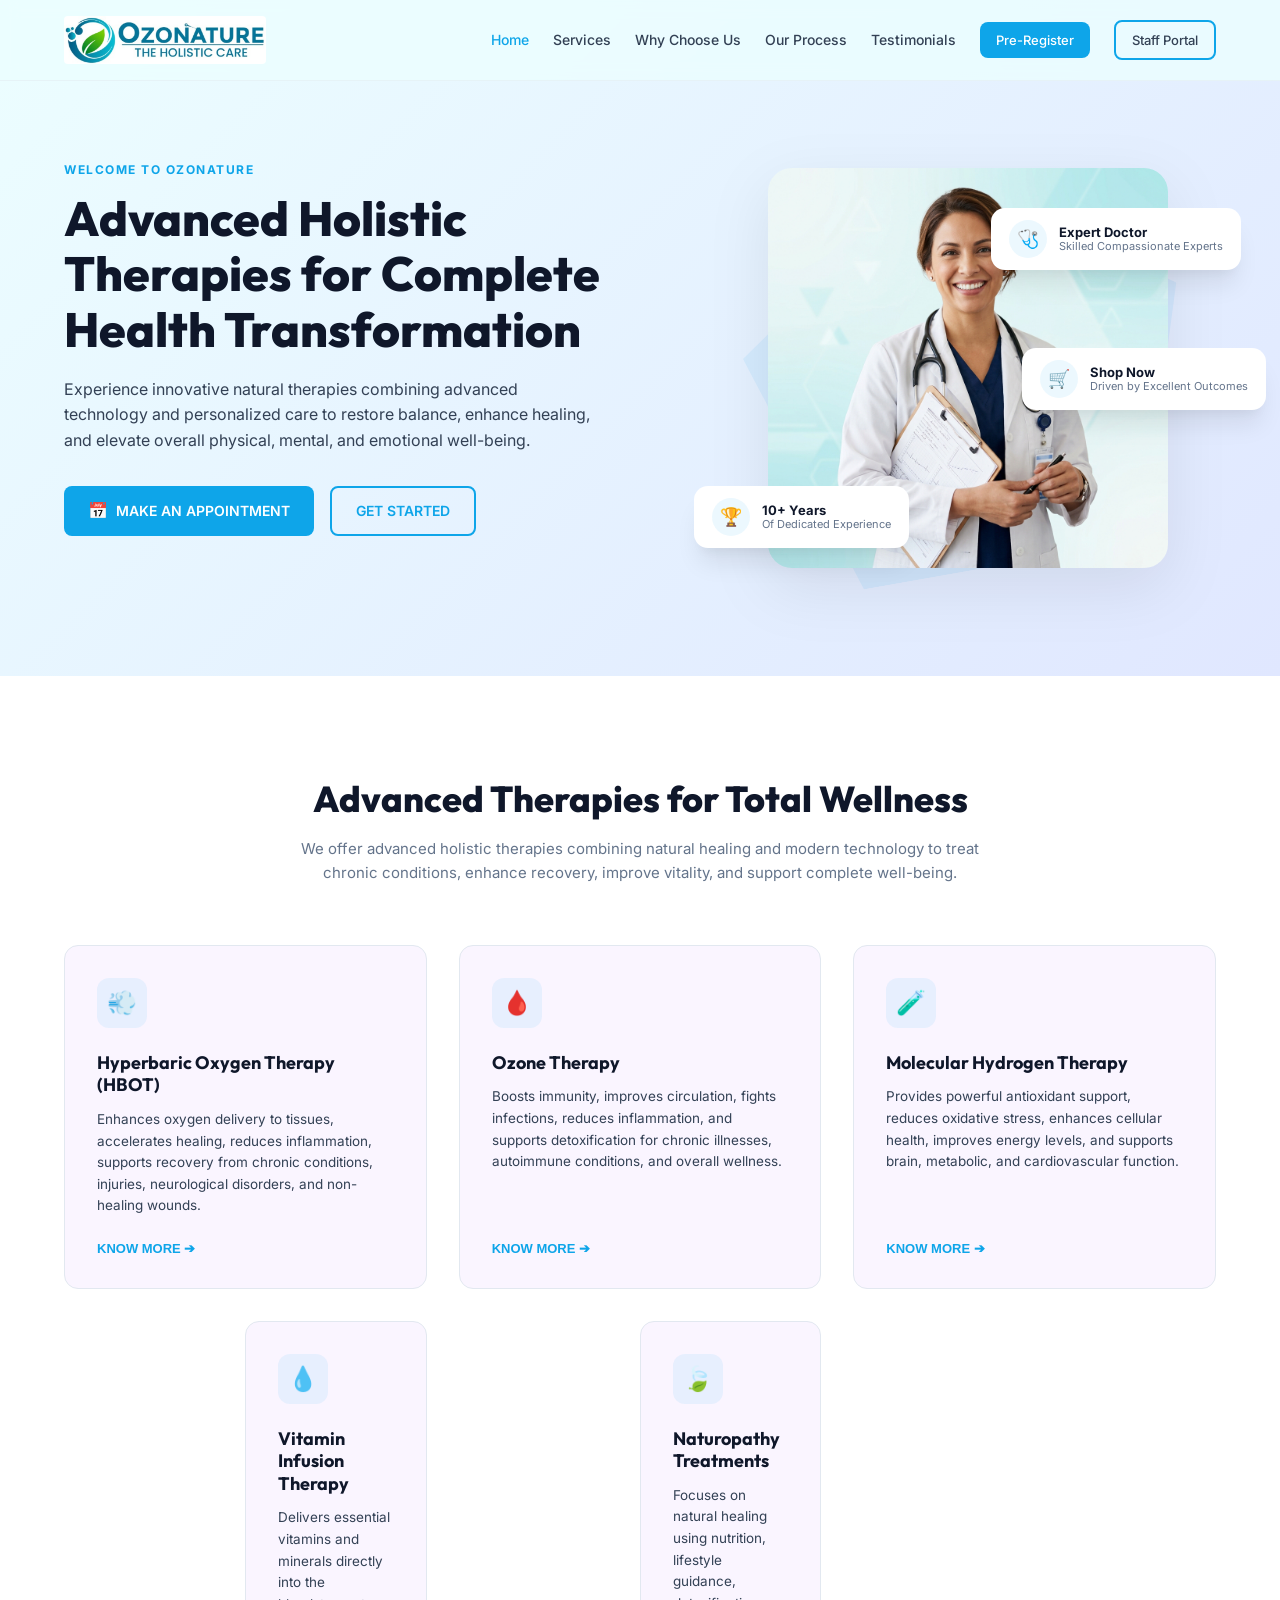
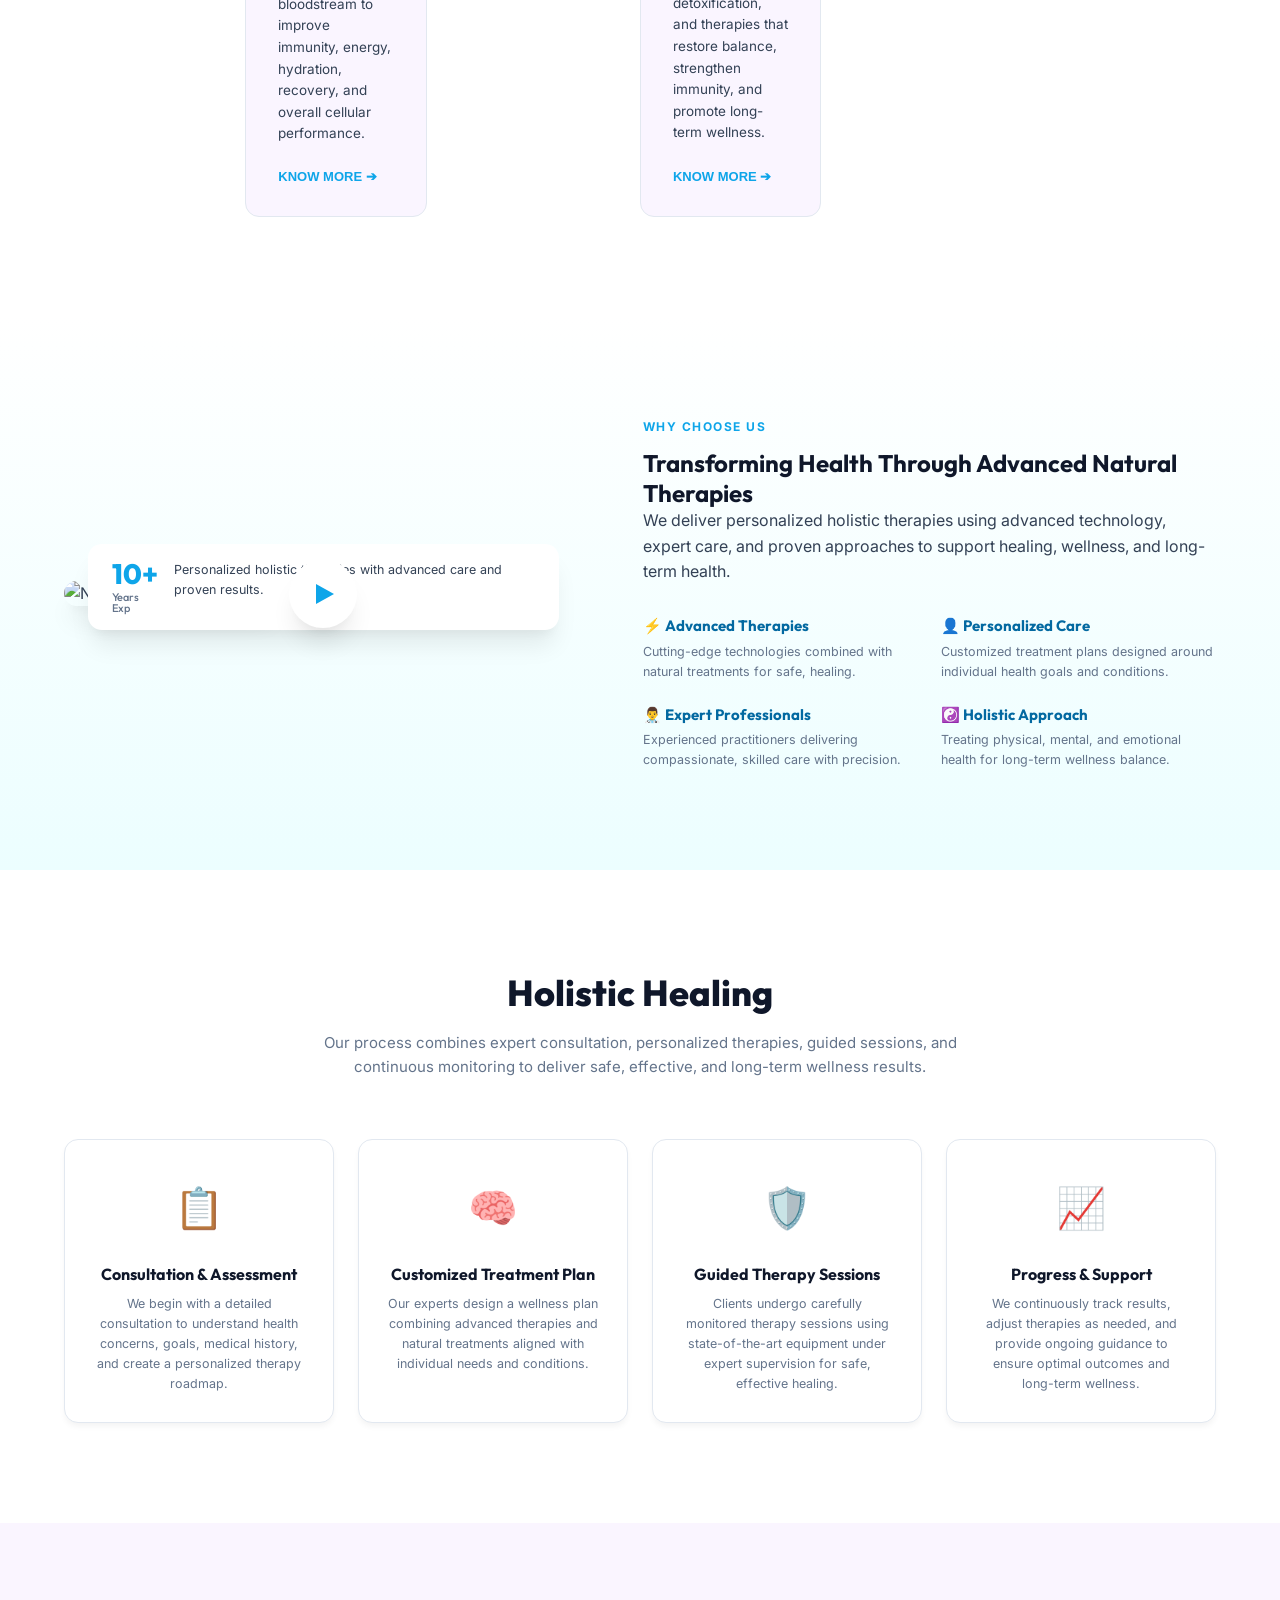
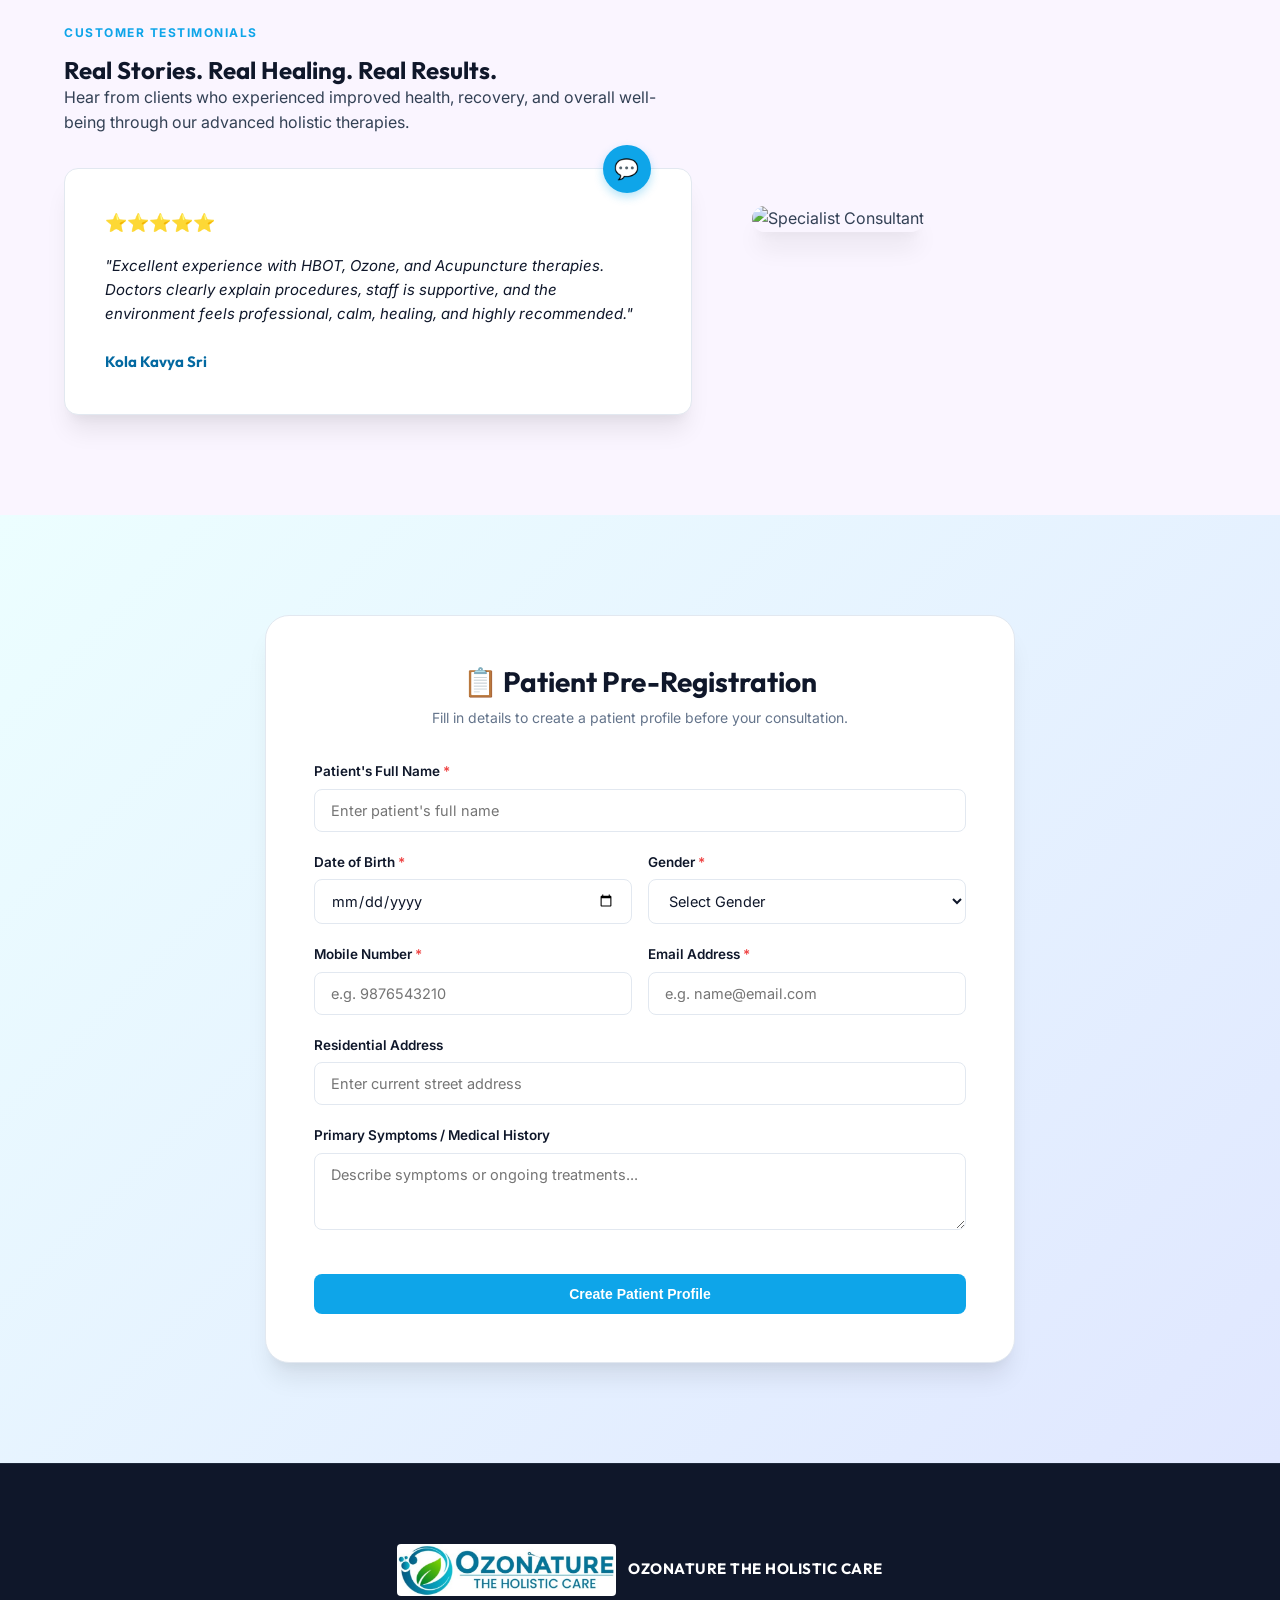
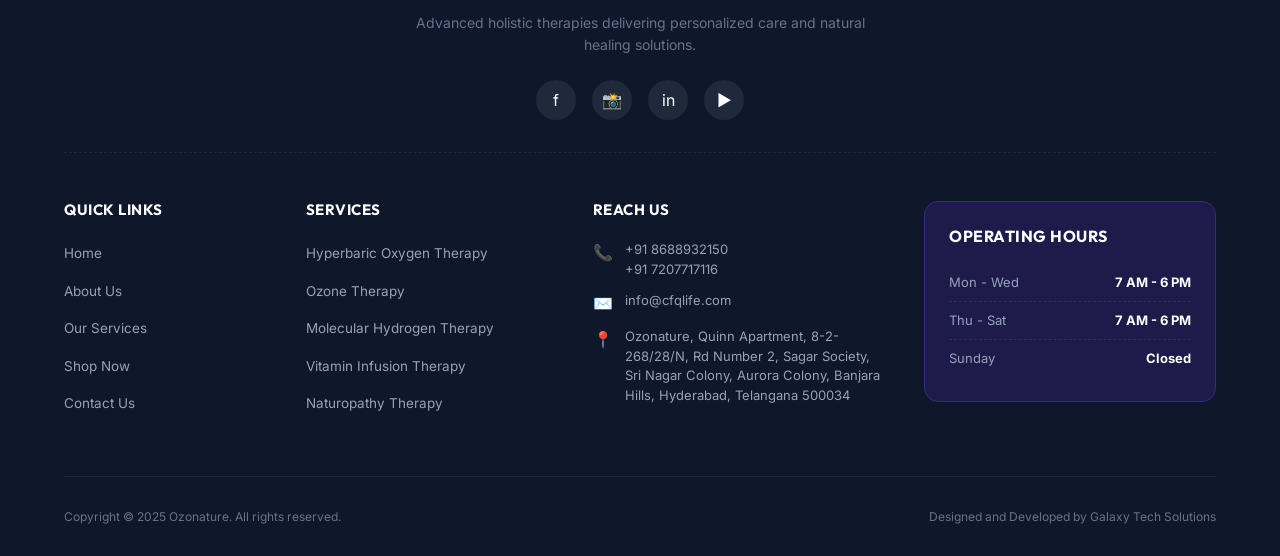
==== index.html @ bf21b10d "admin" ====
<!DOCTYPE html>
<html lang="en">

<head>
    <meta charset="UTF-8">
    <meta name="viewport" content="width=device-width, initial-scale=1.0">
    <title>Ozonature — The Holistic Care</title>
    <meta name="description"
        content="Ozonature provides advanced holistic therapies, hyperbaric oxygen, ozone, and natural treatments for complete health transformation.">
    <link rel="stylesheet" href="index.css">
    <link rel="icon"
        href="data:image/svg+xml,<svg xmlns='http://www.w3.org/2000/svg' viewBox='0 0 100 100'><text y='.9em' font-size='90'>🍃</text></svg>">
</head>

<body>

    <!-- ═══════════ NAVBAR ═══════════ -->
    <nav class="navbar" id="navbar">
        <div class="container">
            <a href="#" class="nav-brand">
                <div class="logo-container">
                    <img src="/assets/ozonature%20logo.jpg" alt="Ozonature Logo" style="height: 48px; width: auto; object-fit: contain; border-radius: 4px;">
                    <!-- <div class="logo-text">
                        Ozonature
                        <span>The Holistic Care</span>
                    </div> -->
                </div>
            </a>
            <ul class="nav-links" id="navLinks">
                <li><a href="#home" class="active">Home</a></li>
                <li><a href="#services">Services</a></li>
                <li><a href="#why-choose-us">Why Choose Us</a></li>
                <li><a href="#process">Our Process</a></li>
                <li><a href="#testimonials">Testimonials</a></li>
                <li><a href="#register" class="btn btn-primary" style="color:#fff; padding: 8px 16px; font-size:13px;">Pre-Register</a></li>
                <li><a href="admin/" class="btn btn-outline" style="padding: 8px 16px; font-size: 13px;">Staff Portal</a></li>
            </ul>
            <button class="nav-toggle" id="navToggle" aria-label="Toggle menu">
                <span></span><span></span><span></span>
            </button>
        </div>
    </nav>

    <!-- ═══════════ HERO SECTION ═══════════ -->
    <section class="hero" id="home">
        <div class="container">
            <div class="hero-content">
                <div class="hero-subtitle">Welcome to Ozonature</div>
                <h1>
                    Advanced Holistic<br>
                    Therapies for Complete<br>
                    Health Transformation
                </h1>
                <p>
                    Experience innovative natural therapies combining advanced technology and personalized care 
                    to restore balance, enhance healing, and elevate overall physical, mental, and emotional well-being.
                </p>
                <div class="hero-actions">
                    <a href="#register" class="btn btn-primary">
                        <span style="font-size:16px;">📅</span> MAKE AN APPOINTMENT
                    </a>
                    <a href="#services" class="btn btn-outline">GET STARTED</a>
                </div>
            </div>

            <div class="hero-image-wrapper">
                <div class="hero-bg-shape"></div>
                <!-- Doctor generated image -->
                <img src="assets/hero_doctor.png" alt="Clinical Specialist" class="hero-image">
                
                <!-- Floating overlays -->
                <div class="floating-badge badge-doctor">
                    <div class="badge-icon">🩺</div>
                    <div class="badge-info">
                        <div class="badge-title">Expert Doctor</div>
                        <div class="badge-subtitle">Skilled Compassionate Experts</div>
                    </div>
                </div>
                
                <div class="floating-badge badge-shop">
                    <div class="badge-icon">🛒</div>
                    <div class="badge-info">
                        <div class="badge-title">Shop Now</div>
                        <div class="badge-subtitle">Driven by Excellent Outcomes</div>
                    </div>
                </div>

                <div class="floating-badge badge-experience">
                    <div class="badge-icon">🏆</div>
                    <div class="badge-info">
                        <div class="badge-title">10+ Years</div>
                        <div class="badge-subtitle">Of Dedicated Experience</div>
                    </div>
                </div>
            </div>
        </div>
    </section>

    <!-- ═══════════ SERVICES SECTION ═══════════ -->
    <section class="services-section" id="services">
        <div class="container">
            <div class="section-header">
                <h2>Advanced Therapies for Total Wellness</h2>
                <p>We offer advanced holistic therapies combining natural healing and modern technology to treat chronic conditions, enhance recovery, improve vitality, and support complete well-being.</p>
            </div>
            <div class="services-grid">
                <!-- Card 1 -->
                <div class="service-card">
                    <div class="service-icon-box">💨</div>
                    <h3>Hyperbaric Oxygen Therapy (HBOT)</h3>
                    <p>Enhances oxygen delivery to tissues, accelerates healing, reduces inflammation, supports recovery from chronic conditions, injuries, neurological disorders, and non-healing wounds.</p>
                    <button class="btn-knowmore" onclick="location.href='#register'">KNOW MORE ➔</button>
                </div>
                <!-- Card 2 -->
                <div class="service-card">
                    <div class="service-icon-box">🩸</div>
                    <h3>Ozone Therapy</h3>
                    <p>Boosts immunity, improves circulation, fights infections, reduces inflammation, and supports detoxification for chronic illnesses, autoimmune conditions, and overall wellness.</p>
                    <button class="btn-knowmore" onclick="location.href='#register'">KNOW MORE ➔</button>
                </div>
                <!-- Card 3 -->
                <div class="service-card">
                    <div class="service-icon-box">🧪</div>
                    <h3>Molecular Hydrogen Therapy</h3>
                    <p>Provides powerful antioxidant support, reduces oxidative stress, enhances cellular health, improves energy levels, and supports brain, metabolic, and cardiovascular function.</p>
                    <button class="btn-knowmore" onclick="location.href='#register'">KNOW MORE ➔</button>
                </div>
                <!-- Card 4 -->
                <div class="service-card">
                    <div class="service-icon-box">💧</div>
                    <h3>Vitamin Infusion Therapy</h3>
                    <p>Delivers essential vitamins and minerals directly into the bloodstream to improve immunity, energy, hydration, recovery, and overall cellular performance.</p>
                    <button class="btn-knowmore" onclick="location.href='#register'">KNOW MORE ➔</button>
                </div>
                <!-- Card 5 -->
                <div class="service-card">
                    <div class="service-icon-box">🍃</div>
                    <h3>Naturopathy Treatments</h3>
                    <p>Focuses on natural healing using nutrition, lifestyle guidance, detoxification, and therapies that restore balance, strengthen immunity, and promote long-term wellness.</p>
                    <button class="btn-knowmore" onclick="location.href='#register'">KNOW MORE ➔</button>
                </div>
            </div>
        </div>
    </section>

    <!-- ═══════════ WHY CHOOSE US ═══════════ -->
    <section class="why-choose-us" id="why-choose-us">
        <div class="container">
            <div class="wcu-image-container">
                <!-- Backup therapy photo from Unsplash -->
                <img src="https://images.unsplash.com/photo-1519824145371-296894a0daa9?auto=format&fit=crop&q=80&w=800" alt="Natural Therapy Treatment" class="wcu-image">
                <div class="wcu-play-btn" onclick="location.href='#register'"></div>
                <div class="wcu-experience-card">
                    <div class="wcu-experience-num">
                        10+
                        <span>Years Exp</span>
                    </div>
                    <div class="wcu-experience-desc">
                        Personalized holistic therapies with advanced care and proven results.
                    </div>
                </div>
            </div>
            
            <div class="wcu-content">
                <div class="hero-subtitle">Why Choose Us</div>
                <h2>Transforming Health Through Advanced Natural Therapies</h2>
                <p>We deliver personalized holistic therapies using advanced technology, expert care, and proven approaches to support healing, wellness, and long-term health.</p>
                
                <div class="wcu-pillars">
                    <!-- Pillar 1 -->
                    <div class="wcu-pillar">
                        <h4>⚡ Advanced Therapies</h4>
                        <p>Cutting-edge technologies combined with natural treatments for safe, healing.</p>
                    </div>
                    <!-- Pillar 2 -->
                    <div class="wcu-pillar">
                        <h4>👤 Personalized Care</h4>
                        <p>Customized treatment plans designed around individual health goals and conditions.</p>
                    </div>
                    <!-- Pillar 3 -->
                    <div class="wcu-pillar">
                        <h4>👨‍⚕️ Expert Professionals</h4>
                        <p>Experienced practitioners delivering compassionate, skilled care with precision.</p>
                    </div>
                    <!-- Pillar 4 -->
                    <div class="wcu-pillar">
                        <h4>☯️ Holistic Approach</h4>
                        <p>Treating physical, mental, and emotional health for long-term wellness balance.</p>
                    </div>
                </div>
            </div>
        </div>
    </section>

    <!-- ═══════════ PROCESS SECTION ═══════════ -->
    <section class="process-section" id="process">
        <div class="container">
            <div class="section-header">
                <h2>Holistic Healing</h2>
                <p>Our process combines expert consultation, personalized therapies, guided sessions, and continuous monitoring to deliver safe, effective, and long-term wellness results.</p>
            </div>
            <div class="process-grid">
                <!-- Step 1 -->
                <div class="process-card">
                    <div class="process-img-box">📋</div>
                    <h3>Consultation & Assessment</h3>
                    <p>We begin with a detailed consultation to understand health concerns, goals, medical history, and create a personalized therapy roadmap.</p>
                </div>
                <!-- Step 2 -->
                <div class="process-card">
                    <div class="process-img-box">🧠</div>
                    <h3>Customized Treatment Plan</h3>
                    <p>Our experts design a wellness plan combining advanced therapies and natural treatments aligned with individual needs and conditions.</p>
                </div>
                <!-- Step 3 -->
                <div class="process-card">
                    <div class="process-img-box">🛡️</div>
                    <h3>Guided Therapy Sessions</h3>
                    <p>Clients undergo carefully monitored therapy sessions using state-of-the-art equipment under expert supervision for safe, effective healing.</p>
                </div>
                <!-- Step 4 -->
                <div class="process-card">
                    <div class="process-img-box">📈</div>
                    <h3>Progress & Support</h3>
                    <p>We continuously track results, adjust therapies as needed, and provide ongoing guidance to ensure optimal outcomes and long-term wellness.</p>
                </div>
            </div>
        </div>
    </section>

    <!-- ═══════════ TESTIMONIALS SECTION ═══════════ -->
    <section class="testimonials-section" id="testimonials">
        <div class="container">
            <div class="testimonials-content">
                <div class="hero-subtitle">Customer Testimonials</div>
                <h2>Real Stories. Real Healing. Real Results.</h2>
                <p>Hear from clients who experienced improved health, recovery, and overall well-being through our advanced holistic therapies.</p>
                
                <div class="testimonial-quote-box">
                    <div class="quote-circle-badge">💬</div>
                    <div class="stars-rating">⭐⭐⭐⭐⭐</div>
                    <p class="testimonial-text">
                        "Excellent experience with HBOT, Ozone, and Acupuncture therapies. Doctors clearly explain procedures, staff is supportive, and the environment feels professional, calm, healing, and highly recommended."
                    </p>
                    <div class="testimonial-author">Kola Kavya Sri</div>
                </div>
            </div>
            <div>
                <!-- Doctor testimonial photo from Unsplash -->
                <img src="https://images.unsplash.com/photo-1622253692010-333f2da6031d?auto=format&fit=crop&q=80&w=800" alt="Specialist Consultant" class="testimonial-doctor-img">
            </div>
        </div>
    </section>

    <!-- ═══════════ PRE-REGISTRATION / ENQUIRY SECTION ═══════════ -->
    <section class="registration-section" id="register">
        <div class="container">
            <div class="enquiry-card">
                <div id="registrationFormContent">
                    <h2>📋 Patient Pre-Registration</h2>
                    <p class="form-desc">Fill in details to create a patient profile before your consultation.</p>
                    <form id="registrationForm" autocomplete="off">
                        <div class="form-group">
                            <label for="reg_name">Patient's Full Name <span style="color:var(--error)">*</span></label>
                            <input type="text" class="form-control" id="reg_name" name="full_name"
                                placeholder="Enter patient's full name" required>
                        </div>
                        <div class="form-row">
                            <div class="form-group">
                                <label for="reg_dob">Date of Birth <span style="color:var(--error)">*</span></label>
                                <input type="date" class="form-control" id="reg_dob" name="date_of_birth" required>
                            </div>
                            <div class="form-group">
                                <label for="reg_gender">Gender <span style="color:var(--error)">*</span></label>
                                <select class="form-control" id="reg_gender" name="gender" required>
                                    <option value="">Select Gender</option>
                                    <option value="Male">Male</option>
                                    <option value="Female">Female</option>
                                    <option value="Other">Other</option>
                                </select>
                            </div>
                        </div>
                        <div class="form-row">
                            <div class="form-group">
                                <label for="reg_mobile">Mobile Number <span style="color:var(--error)">*</span></label>
                                <input type="tel" class="form-control" id="reg_mobile" name="mobile_no"
                                    placeholder="e.g. 9876543210" required>
                            </div>
                            <div class="form-group">
                                <label for="reg_email">Email Address <span style="color:var(--error)">*</span></label>
                                <input type="email" class="form-control" id="reg_email" name="email"
                                    placeholder="e.g. name@email.com" required>
                            </div>
                        </div>
                        <div class="form-group">
                            <label for="reg_address">Residential Address</label>
                            <input type="text" class="form-control" id="reg_address" name="address"
                                placeholder="Enter current street address">
                        </div>
                        <div class="form-group">
                            <label for="reg_history">Primary Symptoms / Medical History</label>
                            <textarea class="form-control" id="reg_history" name="medical_history"
                                placeholder="Describe symptoms or ongoing treatments..." rows="3"></textarea>
                        </div>
                        <button type="submit" class="btn btn-primary btn-submit" id="submitBtn">
                            Create Patient Profile
                        </button>
                    </form>
                </div>
                <div class="form-success" id="formSuccess">
                    <div class="check-icon">✓</div>
                    <h3>Profile Registered!</h3>
                    <p>Your patient record has been successfully compiled. Visit the reception desk to schedule your
                        consultation slot.</p>
                    <button class="btn btn-outline" style="margin-top: 16px;" onclick="resetForm()">Register
                        Another</button>
                </div>
            </div>
        </div>
    </section>

    <!-- ═══════════ FOOTER ═══════════ -->
    <footer class="hospital-footer">
        <div class="container">
            <div class="footer-top-brand">
                <div class="logo-container">
                    <img src="/assets/ozonature%20logo.jpg" alt="Ozonature Logo" style="height: 52px; width: auto; object-fit: contain; border-radius: 4px;">
                    <div class="logo-text">
                        Ozonature
                        <span>The Holistic Care</span>
                    </div>
                </div>
                <p>Advanced holistic therapies delivering personalized care and natural healing solutions.</p>
                <div class="social-links">
                    <a href="#" class="social-btn" aria-label="Facebook">f</a>
                    <a href="#" class="social-btn" aria-label="Instagram">📸</a>
                    <a href="#" class="social-btn" aria-label="LinkedIn">in</a>
                    <a href="#" class="social-btn" aria-label="YouTube">▶</a>
                </div>
            </div>
            
            <div class="hospital-footer-grid">
                <!-- Col 1 -->
                <div class="footer-col">
                    <h4>Quick Links</h4>
                    <ul>
                        <li><a href="#home">Home</a></li>
                        <li><a href="#why-choose-us">About Us</a></li>
                        <li><a href="#services">Our Services</a></li>
                        <li><a href="#testimonials">Shop Now</a></li>
                        <li><a href="#register">Contact Us</a></li>
                    </ul>
                </div>
                <!-- Col 2 -->
                <div class="footer-col">
                    <h4>Services</h4>
                    <ul>
                        <li><a href="#services">Hyperbaric Oxygen Therapy</a></li>
                        <li><a href="#services">Ozone Therapy</a></li>
                        <li><a href="#services">Molecular Hydrogen Therapy</a></li>
                        <li><a href="#services">Vitamin Infusion Therapy</a></li>
                        <li><a href="#services">Naturopathy Therapy</a></li>
                    </ul>
                </div>
                <!-- Col 3 -->
                <div class="footer-col">
                    <h4>Reach Us</h4>
                    <ul class="reach-us-list">
                        <li>
                            <span class="reach-us-icon">📞</span>
                            <span>+91 8688932150<br>+91 7207717116</span>
                        </li>
                        <li>
                            <span class="reach-us-icon">✉️</span>
                            <span>info@cfqlife.com</span>
                        </li>
                        <li>
                            <span class="reach-us-icon">📍</span>
                            <span>Ozonature, Quinn Apartment, 8-2-268/28/N, Rd Number 2, Sagar Society, Sri Nagar Colony, Aurora Colony, Banjara Hills, Hyderabad, Telangana 500034</span>
                        </li>
                    </ul>
                </div>
                <!-- Col 4 -->
                <div class="footer-col">
                    <div class="operating-hours-box">
                        <h3>Operating Hours</h3>
                        <div class="operating-hours-row">
                            <span>Mon - Wed</span>
                            <strong>7 AM - 6 PM</strong>
                        </div>
                        <div class="operating-hours-row">
                            <span>Thu - Sat</span>
                            <strong>7 AM - 6 PM</strong>
                        </div>
                        <div class="operating-hours-row">
                            <span>Sunday</span>
                            <strong>Closed</strong>
                        </div>
                    </div>
                </div>
            </div>
            
            <div class="footer-bottom">
                <p>Copyright &copy; 2025 Ozonature. All rights reserved.</p>
                <p>Designed and Developed by <a href="#">Galaxy Tech Solutions</a></p>
            </div>
        </div>
    </footer>

    <div class="toast" id="toast">Toast Message</div>

    <script src="index.js"></script>
</body>

</html>
---- index.css ----
/* ═══════════════════════════════════════
   CENTER FOR QUALITY LIFE — index.css
   ═══════════════════════════════════════ */

@import url('https://fonts.googleapis.com/css2?family=Inter:wght@400;500;600;700&family=Outfit:wght@500;700;800&display=swap');

:root {
  --primary: #0ea5e9;
  --primary-dark: #0369a1;
  --primary-light: #38bdf8;
  --primary-glow: rgba(14, 165, 233, 0.08);

  --bg-gradient: linear-gradient(135deg, #ecfeff 0%, #e0e7ff 100%);
  --bg-white: #ffffff;
  --border: #e2e8f0;
  
  --text1: #0f172a;
  --text2: #334155;
  --text3: #64748b;
  
  --success: #10b981;
  --warning: #f59e0b;
  --error: #ef4444;

  --radius-sm: 8px;
  --radius-md: 14px;
  --radius-lg: 24px;
  
  --shadow-sm: 0 4px 6px -1px rgba(0, 0, 0, 0.05);
  --shadow-md: 0 10px 15px -3px rgba(0, 0, 0, 0.05), 0 4px 6px -2px rgba(0, 0, 0, 0.02);
  --shadow-lg: 0 20px 25px -5px rgba(0, 0, 0, 0.08), 0 10px 10px -6px rgba(0, 0, 0, 0.04);
}

* {
  margin: 0;
  padding: 0;
  box-sizing: border-box;
}

html {
  scroll-behavior: smooth;
}

body {
  font-family: 'Inter', sans-serif;
  background-color: #faf5ff;
  color: var(--text2);
  line-height: 1.6;
}

.container {
  width: 100%;
  max-width: 1200px;
  margin: 0 auto;
  padding: 0 24px;
}

/* Typography */
h1, h2, h3, h4 {
  font-family: 'Outfit', sans-serif;
  color: var(--text1);
  font-weight: 700;
  line-height: 1.25;
}

a {
  text-decoration: none;
  transition: all 0.2s ease;
}

/* Buttons */
.btn {
  display: inline-flex;
  align-items: center;
  gap: 8px;
  padding: 12px 24px;
  font-size: 14px;
  font-weight: 600;
  border-radius: var(--radius-sm);
  cursor: pointer;
  transition: all 0.2s ease;
  border: none;
}

.btn-primary {
  background-color: var(--primary);
  color: #ffffff;
}

.btn-primary:hover {
  background-color: var(--primary-dark);
  transform: translateY(-2px);
}

.btn-outline {
  background-color: transparent;
  color: var(--primary);
  border: 2px solid var(--primary);
}

.btn-outline:hover {
  background-color: var(--primary-glow);
  transform: translateY(-2px);
}

/* ═══════════ NAVBAR ═══════════ */
.navbar {
  position: fixed;
  top: 0;
  left: 0;
  right: 0;
  z-index: 1000;
  background-color: rgba(236, 254, 255, 0.8);
  backdrop-filter: blur(8px);
  border-bottom: 1px solid rgba(226, 232, 240, 0.5);
  transition: all 0.3s ease;
  padding: 16px 0;
}

.navbar.scrolled {
  padding: 12px 0;
  background-color: #ffffff;
  box-shadow: var(--shadow-sm);
}

.navbar .container {
  display: flex;
  justify-content: space-between;
  align-items: center;
}

/* Q logo */
.logo-container {
  display: flex;
  align-items: center;
  gap: 12px;
}

.logo-box {
  width: 42px;
  height: 42px;
  background-color: #ef4444; /* red background */
  color: #ffffff;
  font-family: 'Outfit', sans-serif;
  font-weight: 800;
  font-size: 26px;
  border-radius: 8px;
  display: flex;
  align-items: center;
  justify-content: center;
  box-shadow: 0 4px 6px rgba(239, 68, 68, 0.2);
}

.logo-text {
  font-family: 'Outfit', sans-serif;
  font-weight: 700;
  font-size: 15px;
  color: var(--primary-dark);
  line-height: 1.1;
  text-transform: uppercase;
  letter-spacing: 0.5px;
}

.logo-text small {
  display: block;
  font-size: 10px;
  color: var(--text3);
  font-weight: 600;
  letter-spacing: 1px;
}

.nav-links {
  display: flex;
  align-items: center;
  list-style: none;
  gap: 24px;
}

.nav-links a {
  font-size: 14px;
  font-weight: 500;
  color: var(--text2);
}

.nav-links a:hover, .nav-links a.active {
  color: var(--primary);
}

.nav-toggle {
  display: none;
  flex-direction: column;
  gap: 5px;
  background: none;
  border: none;
  cursor: pointer;
}

.nav-toggle span {
  width: 24px;
  height: 3px;
  background-color: var(--text1);
  border-radius: 2px;
}

/* ═══════════ HERO SECTION ═══════════ */
.hero {
  padding: 160px 0 100px 0;
  background: var(--bg-gradient);
  position: relative;
  overflow: hidden;
}

.hero .container {
  display: grid;
  grid-template-columns: 1.1fr 0.9fr;
  gap: 48px;
  align-items: center;
}

.hero-subtitle {
  font-size: 12px;
  font-weight: 700;
  letter-spacing: 1.5px;
  color: var(--primary);
  text-transform: uppercase;
  margin-bottom: 12px;
}

.hero h1 {
  font-size: 48px;
  font-weight: 800;
  line-height: 1.15;
  margin-bottom: 20px;
  color: var(--text1);
}

.hero p {
  font-size: 16px;
  color: var(--text2);
  margin-bottom: 32px;
  max-width: 540px;
}

.hero-actions {
  display: flex;
  gap: 16px;
  margin-bottom: 40px;
}

/* Right Column (Doctor & Badges) */
.hero-image-wrapper {
  position: relative;
  display: flex;
  justify-content: center;
  align-items: center;
}

.hero-bg-shape {
  position: absolute;
  width: 100%;
  height: 100%;
  max-width: 440px;
  max-height: 440px;
  background-color: var(--primary-glow);
  clip-path: polygon(50% 0%, 100% 38%, 82% 100%, 18% 100%, 0% 38%);
  transform: rotate(-10deg);
  z-index: 1;
}

.hero-image {
  width: 100%;
  max-width: 400px;
  border-radius: var(--radius-lg);
  z-index: 2;
  position: relative;
  filter: drop-shadow(0 20px 30px rgba(0,0,0,0.08));
}

/* Floating overlay cards */
.floating-badge {
  position: absolute;
  background-color: var(--bg-white);
  padding: 12px 18px;
  border-radius: var(--radius-md);
  box-shadow: var(--shadow-lg);
  display: flex;
  align-items: center;
  gap: 12px;
  z-index: 10;
  animation: float 4s ease-in-out infinite;
}

.badge-doctor {
  top: 10%;
  right: -5%;
}

.badge-shop {
  top: 45%;
  right: -10%;
  animation-delay: 1.5s;
}

.badge-experience {
  bottom: 5%;
  left: -5%;
  animation-delay: 3s;
}

.badge-icon {
  width: 38px;
  height: 38px;
  background-color: var(--primary-glow);
  color: var(--primary-dark);
  border-radius: 50%;
  display: flex;
  align-items: center;
  justify-content: center;
  font-size: 18px;
}

.badge-info {
  line-height: 1.2;
}

.badge-title {
  font-size: 13px;
  font-weight: 700;
  color: var(--text1);
}

.badge-subtitle {
  font-size: 11px;
  color: var(--text3);
}

@keyframes float {
  0% { transform: translateY(0px) rotate(0deg); }
  50% { transform: translateY(-10px) rotate(1deg); }
  100% { transform: translateY(0px) rotate(0deg); }
}

/* ═══════════ SERVICES SECTION ═══════════ */
.services-section {
  padding: 100px 0;
  background-color: var(--bg-white);
}

.section-header {
  text-align: center;
  max-width: 700px;
  margin: 0 auto 60px auto;
}

.section-header h2 {
  font-size: 36px;
  font-weight: 800;
  margin-bottom: 16px;
}

.section-header p {
  color: var(--text3);
  font-size: 15px;
}

.services-grid {
  display: grid;
  grid-template-columns: repeat(3, 1fr);
  gap: 32px;
}

.service-card {
  background-color: #faf5ff;
  border: 1px solid var(--border);
  border-radius: var(--radius-md);
  padding: 32px;
  transition: all 0.3s ease;
  display: flex;
  flex-direction: column;
  align-items: flex-start;
}

.service-card:hover {
  transform: translateY(-8px);
  background-color: #ffffff;
  box-shadow: var(--shadow-lg);
  border-color: var(--primary-light);
}

.service-icon-box {
  width: 50px;
  height: 50px;
  background-color: var(--primary-glow);
  color: var(--primary);
  border-radius: 12px;
  display: flex;
  align-items: center;
  justify-content: center;
  font-size: 24px;
  margin-bottom: 24px;
}

.service-card h3 {
  font-size: 18px;
  margin-bottom: 12px;
}

.service-card p {
  font-size: 13.5px;
  color: var(--text2);
  margin-bottom: 24px;
  flex: 1;
}

.btn-knowmore {
  font-size: 13px;
  font-weight: 700;
  color: var(--primary);
  background: none;
  border: none;
  cursor: pointer;
  display: flex;
  align-items: center;
  gap: 4px;
}

.btn-knowmore:hover {
  color: var(--primary-dark);
  text-decoration: underline;
}

/* Second Row Center */
.services-grid .service-card:nth-child(4) {
  grid-column-start: 1;
  grid-column-end: 2;
  margin-left: 50%;
}
.services-grid .service-card:nth-child(5) {
  grid-column-start: 2;
  grid-column-end: 3;
  margin-left: 50%;
}

/* ═══════════ WHY CHOOSE US ═══════════ */
.why-choose-us {
  padding: 100px 0;
  background: linear-gradient(180deg, #ffffff 0%, #ecfeff 100%);
}

.why-choose-us .container {
  display: grid;
  grid-template-columns: 0.95fr 1.05fr;
  gap: 60px;
  align-items: center;
}

.wcu-image-container {
  position: relative;
}

.wcu-image {
  width: 100%;
  border-radius: var(--radius-lg);
  box-shadow: var(--shadow-lg);
}

.wcu-play-btn {
  position: absolute;
  top: 50%;
  left: 50%;
  transform: translate(-50%, -50%);
  width: 68px;
  height: 68px;
  background-color: var(--bg-white);
  border-radius: 50%;
  display: flex;
  align-items: center;
  justify-content: center;
  box-shadow: var(--shadow-lg);
  cursor: pointer;
  transition: all 0.2s ease;
  z-index: 10;
}

.wcu-play-btn::after {
  content: "";
  display: block;
  width: 0;
  height: 0;
  border-style: solid;
  border-width: 10px 0 10px 18px;
  border-color: transparent transparent transparent var(--primary);
  margin-left: 4px;
}

.wcu-play-btn:hover {
  transform: translate(-50%, -50%) scale(1.1);
  background-color: var(--primary-glow);
}

.wcu-experience-card {
  position: absolute;
  bottom: -24px;
  left: 24px;
  right: 24px;
  background-color: #ffffff;
  padding: 16px 24px;
  border-radius: var(--radius-md);
  box-shadow: var(--shadow-lg);
  display: flex;
  gap: 16px;
}

.wcu-experience-num {
  font-family: 'Outfit', sans-serif;
  font-size: 28px;
  font-weight: 800;
  color: var(--primary);
  line-height: 1;
}

.wcu-experience-num span {
  display: block;
  font-size: 11px;
  color: var(--text3);
  font-weight: 500;
  margin-top: 4px;
}

.wcu-experience-desc {
  font-size: 12.5px;
  color: var(--text2);
}

.wcu-pillars {
  display: grid;
  grid-template-columns: 1fr 1fr;
  gap: 24px;
  margin-top: 32px;
}

.wcu-pillar h4 {
  font-size: 15px;
  color: var(--primary-dark);
  margin-bottom: 6px;
}

.wcu-pillar p {
  font-size: 12.5px;
  color: var(--text3);
}

/* ═══════════ PROCESS / HOLISTIC HEALING ═══════════ */
.process-section {
  padding: 100px 0;
  background-color: var(--bg-white);
}

.process-grid {
  display: grid;
  grid-template-columns: repeat(4, 1fr);
  gap: 24px;
}

.process-card {
  background-color: #ffffff;
  border: 1px solid var(--border);
  border-radius: var(--radius-md);
  padding: 28px;
  box-shadow: var(--shadow-sm);
  text-align: center;
  transition: all 0.3s ease;
}

.process-card:hover {
  transform: translateY(-4px);
  box-shadow: var(--shadow-md);
  border-color: var(--primary-light);
}

.process-img-box {
  height: 80px;
  display: flex;
  align-items: center;
  justify-content: center;
  font-size: 40px;
  margin-bottom: 16px;
}

.process-card h3 {
  font-size: 16px;
  margin-bottom: 10px;
}

.process-card p {
  font-size: 12.5px;
  color: var(--text3);
}

/* ═══════════ TESTIMONIALS SECTION ═══════════ */
.testimonials-section {
  padding: 100px 0;
  background-color: #faf5ff;
}

.testimonials-section .container {
  display: grid;
  grid-template-columns: 1.15fr 0.85fr;
  gap: 60px;
  align-items: center;
}

.testimonial-quote-box {
  background-color: #ffffff;
  border-radius: var(--radius-md);
  padding: 40px;
  box-shadow: var(--shadow-lg);
  border: 1px solid var(--border);
  position: relative;
  margin-top: 32px;
}

.quote-circle-badge {
  position: absolute;
  top: -24px;
  right: 40px;
  width: 48px;
  height: 48px;
  background-color: var(--primary);
  color: #ffffff;
  border-radius: 50%;
  display: flex;
  align-items: center;
  justify-content: center;
  font-size: 20px;
  box-shadow: 0 4px 10px rgba(14, 165, 233, 0.3);
}

.stars-rating {
  color: #fbbf24;
  font-size: 18px;
  margin-bottom: 16px;
}

.testimonial-text {
  font-size: 15px;
  line-height: 1.6;
  color: var(--text1);
  font-style: italic;
  margin-bottom: 24px;
}

.testimonial-author {
  font-family: 'Outfit', sans-serif;
  font-weight: 700;
  font-size: 15px;
  color: var(--primary-dark);
}

.testimonial-doctor-img {
  width: 100%;
  border-radius: var(--radius-lg);
  box-shadow: var(--shadow-lg);
}

/* ═══════════ PRE-REGISTRATION FORM ═══════════ */
.registration-section {
  padding: 100px 0;
  background: var(--bg-gradient);
}

.enquiry-card {
  max-width: 750px;
  margin: 0 auto;
  background-color: #ffffff;
  border-radius: var(--radius-lg);
  padding: 48px;
  box-shadow: var(--shadow-lg);
  border: 1px solid var(--border);
}

.enquiry-card h2 {
  font-size: 28px;
  text-align: center;
  margin-bottom: 8px;
}

.form-desc {
  text-align: center;
  color: var(--text3);
  margin-bottom: 32px;
  font-size: 14px;
}

.form-group {
  margin-bottom: 20px;
}

.form-group label {
  display: block;
  font-size: 13.5px;
  font-weight: 600;
  margin-bottom: 6px;
  color: var(--text1);
}

.form-control {
  width: 100%;
  padding: 12px 16px;
  border: 1px solid var(--border);
  border-radius: var(--radius-sm);
  background-color: #ffffff;
  font-family: 'Inter', sans-serif;
  font-size: 14.5px;
  color: var(--text1);
  outline: none;
  transition: all 0.15s ease;
}

.form-control:focus {
  border-color: var(--primary);
  box-shadow: 0 0 0 3px var(--primary-glow);
}

textarea.form-control {
  resize: vertical;
}

.form-row {
  display: grid;
  grid-template-columns: 1fr 1fr;
  gap: 16px;
}

.btn-submit {
  width: 100%;
  justify-content: center;
  margin-top: 16px;
}

.form-success {
  display: none;
  flex-direction: column;
  align-items: center;
  text-align: center;
  padding: 40px 0;
}

.check-icon {
  width: 60px;
  height: 60px;
  background-color: rgba(16, 185, 129, 0.1);
  color: var(--success);
  border-radius: 50%;
  display: flex;
  align-items: center;
  justify-content: center;
  font-size: 30px;
  font-weight: bold;
  margin-bottom: 20px;
}

.form-success h3 {
  font-size: 22px;
  margin-bottom: 12px;
}

.form-success p {
  color: var(--text3);
  max-width: 440px;
  font-size: 14px;
}

/* ═══════════ FOOTER ═══════════ */
.hospital-footer {
  background-color: #0f172a;
  color: #94a3b8;
  padding: 80px 0 30px 0;
  border-top: 1px solid #1e293b;
}

.footer-top-brand {
  text-align: center;
  margin-bottom: 48px;
  border-bottom: 1px dashed #1e293b;
  padding-bottom: 32px;
}

.footer-top-brand .logo-container {
  justify-content: center;
  margin-bottom: 16px;
}

.footer-top-brand .logo-text {
  color: #ffffff;
}

.footer-top-brand p {
  font-size: 14px;
  max-width: 460px;
  margin: 0 auto 24px auto;
  color: #64748b;
}

.social-links {
  display: flex;
  justify-content: center;
  gap: 16px;
}

.social-btn {
  width: 40px;
  height: 40px;
  background-color: #1e293b;
  border-radius: 50%;
  color: #ffffff;
  display: flex;
  align-items: center;
  justify-content: center;
  font-size: 16px;
  transition: all 0.2s ease;
}

.social-btn:hover {
  background-color: var(--primary);
  transform: translateY(-2px);
}

.hospital-footer-grid {
  display: grid;
  grid-template-columns: 0.9fr 1.1fr 1.3fr 1.3fr;
  gap: 40px;
  margin-bottom: 48px;
}

.footer-col h4 {
  color: #ffffff;
  font-size: 15px;
  margin-bottom: 20px;
  font-weight: 700;
  text-transform: uppercase;
  letter-spacing: 0.5px;
}

.footer-col ul {
  list-style: none;
}

.footer-col ul li {
  margin-bottom: 12px;
}

.footer-col ul a {
  color: #94a3b8;
  font-size: 13.5px;
}

.footer-col ul a:hover {
  color: var(--primary);
  padding-left: 4px;
}

.reach-us-list {
  list-style: none;
}

.reach-us-list li {
  display: flex;
  gap: 12px;
  font-size: 13px;
  margin-bottom: 14px;
  line-height: 1.5;
}

.reach-us-icon {
  color: var(--primary);
  font-size: 16px;
}

/* Operating hours box */
.operating-hours-box {
  background-color: #1e1b4b; /* dark indigo */
  border-radius: var(--radius-md);
  padding: 24px;
  border: 1px solid #312e81;
}

.operating-hours-box h3 {
  color: #ffffff;
  font-size: 16px;
  margin-bottom: 18px;
  text-transform: uppercase;
  letter-spacing: 0.5px;
}

.operating-hours-row {
  display: flex;
  justify-content: space-between;
  font-size: 13px;
  padding: 8px 0;
  border-bottom: 1px dashed rgba(148, 163, 184, 0.15);
}

.operating-hours-row:last-child {
  border-bottom: none;
}

.operating-hours-row strong {
  color: #ffffff;
}

.footer-bottom {
  border-top: 1px solid #1e293b;
  padding-top: 30px;
  display: flex;
  justify-content: space-between;
  font-size: 12px;
  color: #64748b;
}

.footer-bottom a {
  color: #64748b;
}

.footer-bottom a:hover {
  color: var(--primary);
}

/* Toast */
.toast {
  position: fixed;
  bottom: 24px;
  right: 24px;
  padding: 16px 24px;
  border-radius: var(--radius-sm);
  background-color: var(--text1);
  color: #ffffff;
  font-weight: 500;
  box-shadow: var(--shadow-lg);
  transform: translateY(100px);
  opacity: 0;
  transition: all 0.3s cubic-bezier(0.16, 1, 0.3, 1);
  z-index: 2000;
}

.toast.show {
  transform: translateY(0);
  opacity: 1;
}

.toast.success { background-color: var(--success); }
.toast.error { background-color: var(--error); }

/* Responsive Media Queries */
@media (max-width: 1024px) {
  .nav-links {
    display: none;
    position: absolute;
    top: 100%;
    left: 0;
    right: 0;
    background-color: #ffffff;
    flex-direction: column;
    padding: 24px;
    border-bottom: 1px solid var(--border);
    box-shadow: var(--shadow-md);
  }
  .nav-links.open {
    display: flex;
  }
  .nav-toggle {
    display: flex;
  }
  .hero .container {
    grid-template-columns: 1fr;
    text-align: center;
    gap: 60px;
  }
  .hero p {
    margin: 0 auto 32px auto;
  }
  .hero-actions {
    justify-content: center;
  }
  .services-grid {
    grid-template-columns: 1fr;
  }
  .services-grid .service-card:nth-child(4),
  .services-grid .service-card:nth-child(5) {
    grid-column-start: auto;
    grid-column-end: auto;
    margin-left: 0;
  }
  .why-choose-us .container,
  .testimonials-section .container {
    grid-template-columns: 1fr;
  }
  .process-grid {
    grid-template-columns: 1fr;
  }
  .hospital-footer-grid {
    grid-template-columns: 1fr;
  }
  .form-row {
    grid-template-columns: 1fr;
  }
  .footer-bottom {
    flex-direction: column;
    gap: 12px;
    text-align: center;
  }
}
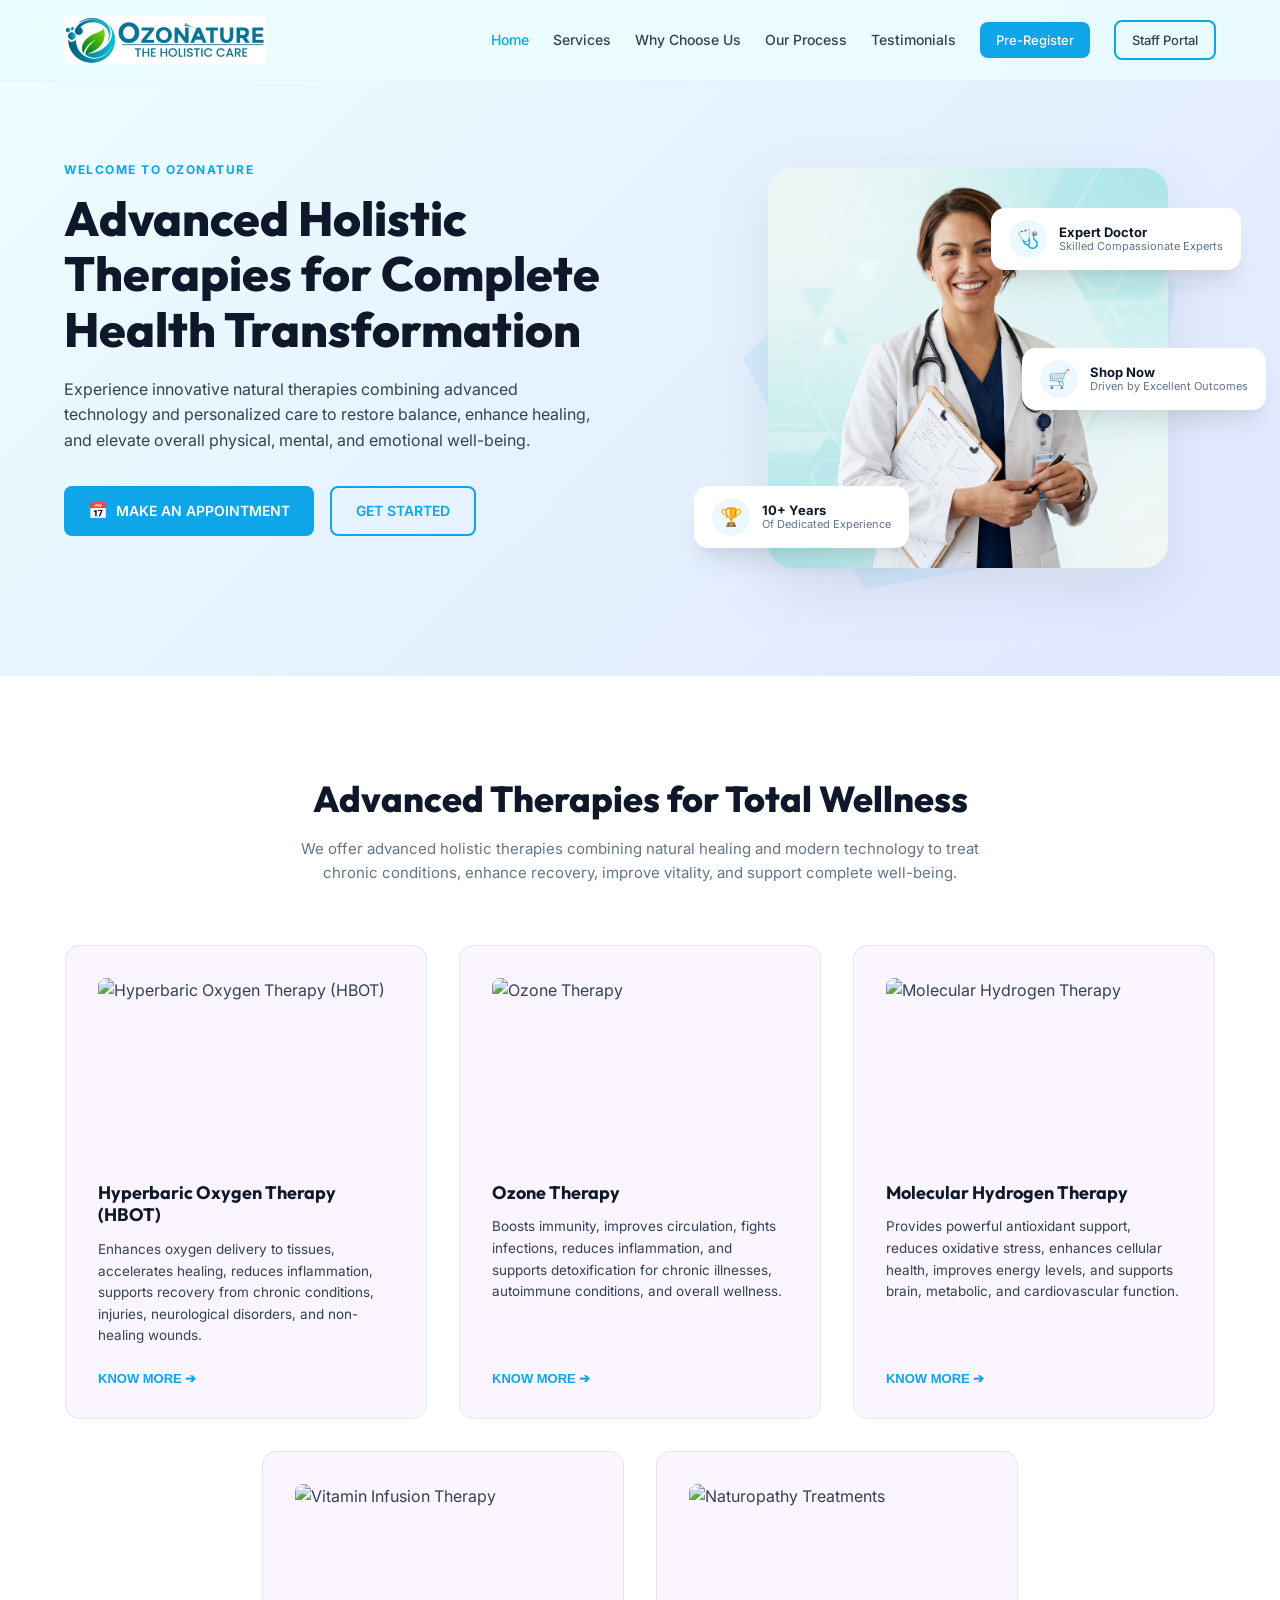
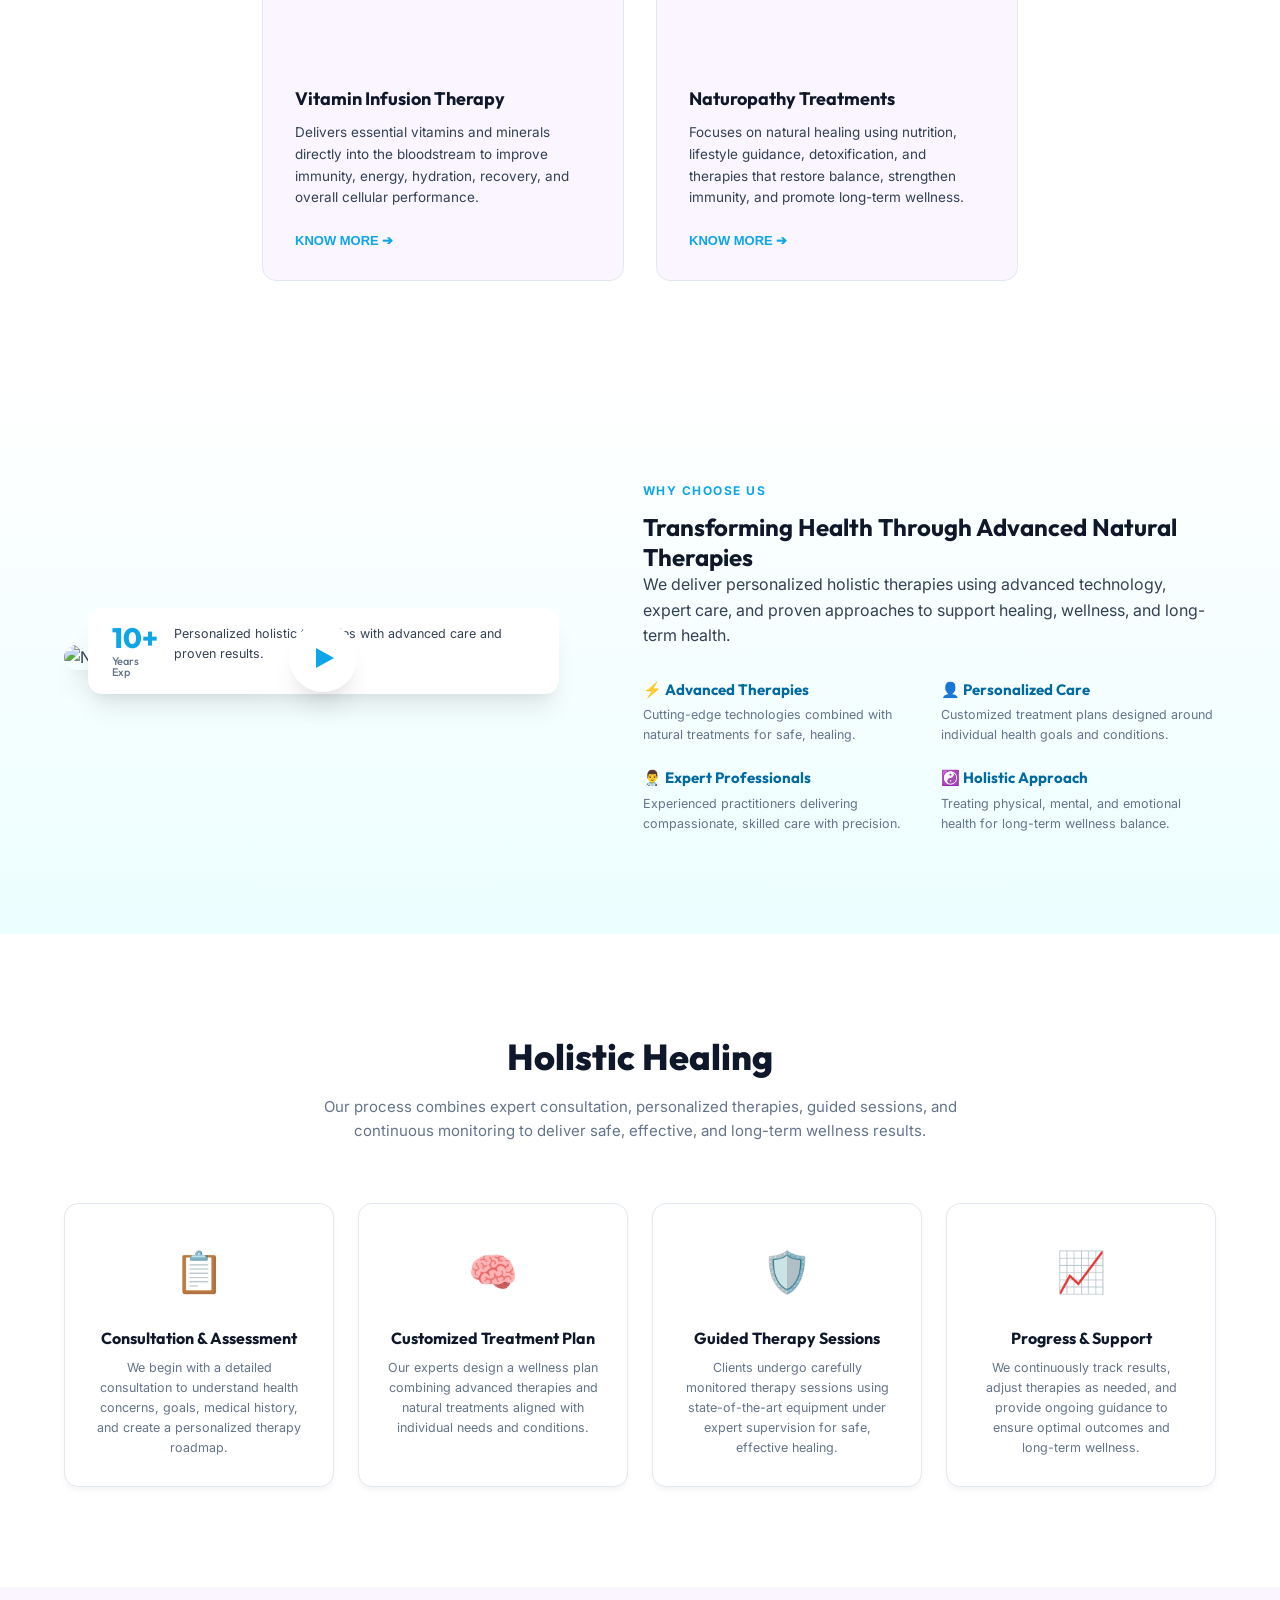
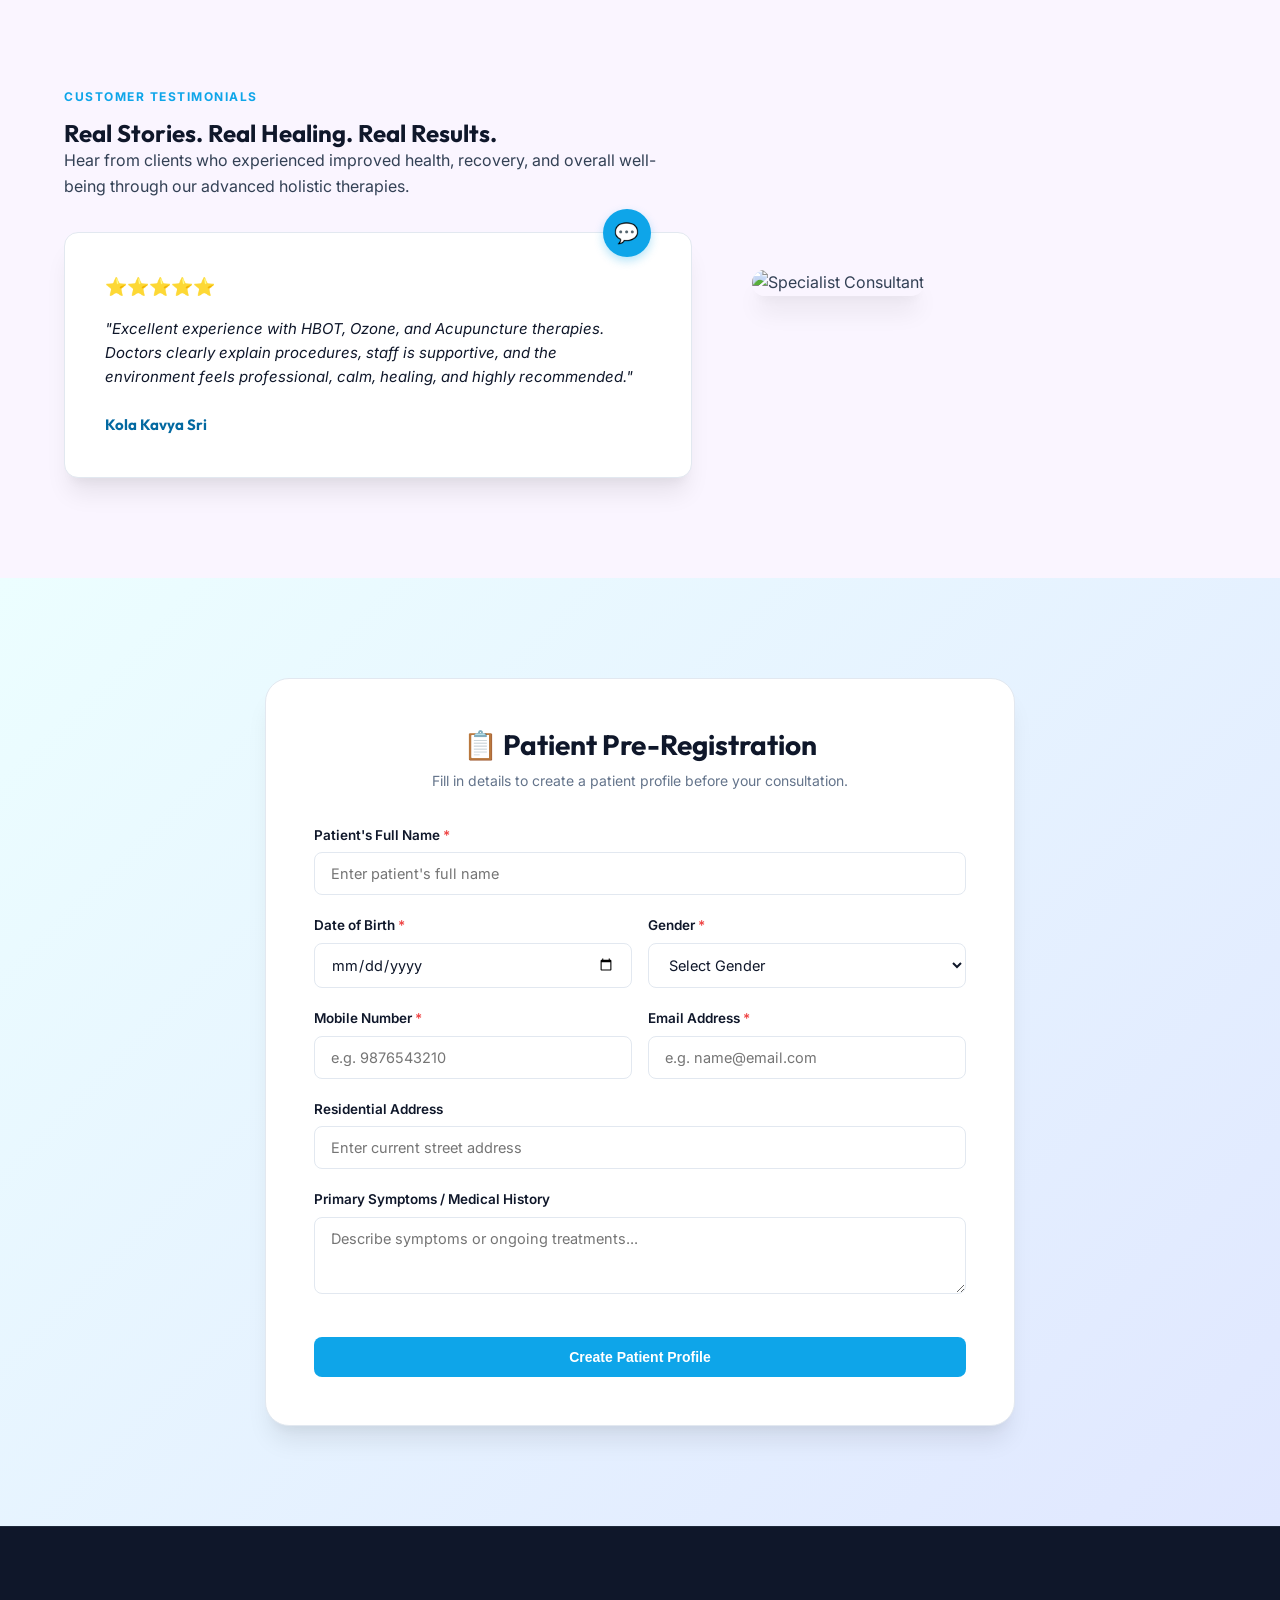
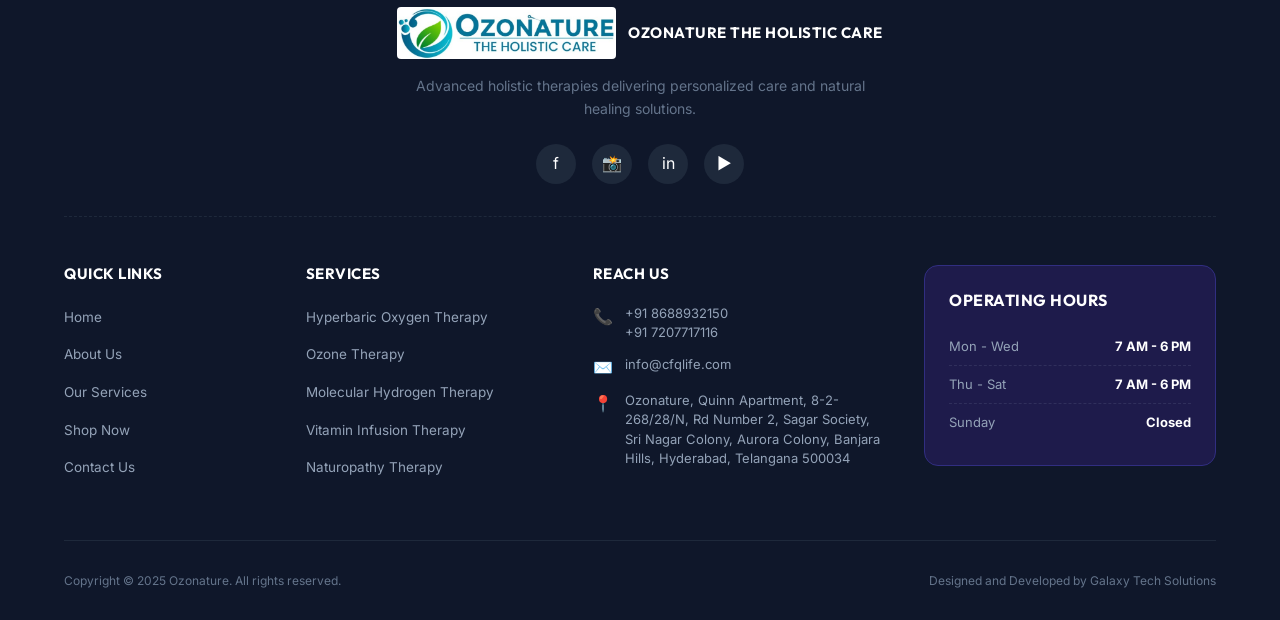
==== commit 0b8395bf: "admin" ====
--- a/index.html
+++ b/index.html
@@ -106,35 +106,35 @@
             <div class="services-grid">
                 <!-- Card 1 -->
                 <div class="service-card">
-                    <div class="service-icon-box">💨</div>
+                    <img src="https://images.unsplash.com/photo-1527613426441-4da17471b66d?auto=format&fit=crop&q=80&w=800" alt="Hyperbaric Oxygen Therapy (HBOT)" class="service-card-image">
                     <h3>Hyperbaric Oxygen Therapy (HBOT)</h3>
                     <p>Enhances oxygen delivery to tissues, accelerates healing, reduces inflammation, supports recovery from chronic conditions, injuries, neurological disorders, and non-healing wounds.</p>
                     <button class="btn-knowmore" onclick="location.href='#register'">KNOW MORE ➔</button>
                 </div>
                 <!-- Card 2 -->
                 <div class="service-card">
-                    <div class="service-icon-box">🩸</div>
+                    <img src="https://images.unsplash.com/photo-1579684389782-64d84b5e901a?auto=format&fit=crop&q=80&w=800" alt="Ozone Therapy" class="service-card-image">
                     <h3>Ozone Therapy</h3>
                     <p>Boosts immunity, improves circulation, fights infections, reduces inflammation, and supports detoxification for chronic illnesses, autoimmune conditions, and overall wellness.</p>
                     <button class="btn-knowmore" onclick="location.href='#register'">KNOW MORE ➔</button>
                 </div>
                 <!-- Card 3 -->
                 <div class="service-card">
-                    <div class="service-icon-box">🧪</div>
+                    <img src="https://images.unsplash.com/photo-1516549655169-df83a0774514?auto=format&fit=crop&q=80&w=800" alt="Molecular Hydrogen Therapy" class="service-card-image">
                     <h3>Molecular Hydrogen Therapy</h3>
                     <p>Provides powerful antioxidant support, reduces oxidative stress, enhances cellular health, improves energy levels, and supports brain, metabolic, and cardiovascular function.</p>
                     <button class="btn-knowmore" onclick="location.href='#register'">KNOW MORE ➔</button>
                 </div>
                 <!-- Card 4 -->
                 <div class="service-card">
-                    <div class="service-icon-box">💧</div>
+                    <img src="https://images.unsplash.com/photo-1629909613654-28e377c37b09?auto=format&fit=crop&q=80&w=800" alt="Vitamin Infusion Therapy" class="service-card-image">
                     <h3>Vitamin Infusion Therapy</h3>
                     <p>Delivers essential vitamins and minerals directly into the bloodstream to improve immunity, energy, hydration, recovery, and overall cellular performance.</p>
                     <button class="btn-knowmore" onclick="location.href='#register'">KNOW MORE ➔</button>
                 </div>
                 <!-- Card 5 -->
                 <div class="service-card">
-                    <div class="service-icon-box">🍃</div>
+                    <img src="https://images.unsplash.com/photo-1519824145371-296894a0daa9?auto=format&fit=crop&q=80&w=800" alt="Naturopathy Treatments" class="service-card-image">
                     <h3>Naturopathy Treatments</h3>
                     <p>Focuses on natural healing using nutrition, lifestyle guidance, detoxification, and therapies that restore balance, strengthen immunity, and promote long-term wellness.</p>
                     <button class="btn-knowmore" onclick="location.href='#register'">KNOW MORE ➔</button>
--- a/index.css
+++ b/index.css
@@ -364,12 +364,15 @@
 }
 
 .services-grid {
-  display: grid;
-  grid-template-columns: repeat(3, 1fr);
+  display: flex;
+  flex-wrap: wrap;
+  justify-content: center;
   gap: 32px;
 }
 
 .service-card {
+  flex: 0 0 calc(33.333% - 22px);
+  min-width: 320px;
   background-color: #faf5ff;
   border: 1px solid var(--border);
   border-radius: var(--radius-md);
@@ -387,16 +390,11 @@
   border-color: var(--primary-light);
 }
 
-.service-icon-box {
-  width: 50px;
-  height: 50px;
-  background-color: var(--primary-glow);
-  color: var(--primary);
-  border-radius: 12px;
-  display: flex;
-  align-items: center;
-  justify-content: center;
-  font-size: 24px;
+.service-card-image {
+  width: 100%;
+  height: 180px;
+  object-fit: cover;
+  border-radius: var(--radius-sm);
   margin-bottom: 24px;
 }
 
@@ -427,18 +425,6 @@
 .btn-knowmore:hover {
   color: var(--primary-dark);
   text-decoration: underline;
-}
-
-/* Second Row Center */
-.services-grid .service-card:nth-child(4) {
-  grid-column-start: 1;
-  grid-column-end: 2;
-  margin-left: 50%;
-}
-.services-grid .service-card:nth-child(5) {
-  grid-column-start: 2;
-  grid-column-end: 3;
-  margin-left: 50%;
 }
 
 /* ═══════════ WHY CHOOSE US ═══════════ */
@@ -983,13 +969,15 @@
     justify-content: center;
   }
   .services-grid {
-    grid-template-columns: 1fr;
-  }
-  .services-grid .service-card:nth-child(4),
-  .services-grid .service-card:nth-child(5) {
-    grid-column-start: auto;
-    grid-column-end: auto;
-    margin-left: 0;
+    gap: 24px;
+  }
+  .service-card {
+    flex: 0 0 calc(50% - 12px);
+  }
+  @media (max-width: 680px) {
+    .service-card {
+      flex: 0 0 100%;
+    }
   }
   .why-choose-us .container,
   .testimonials-section .container {
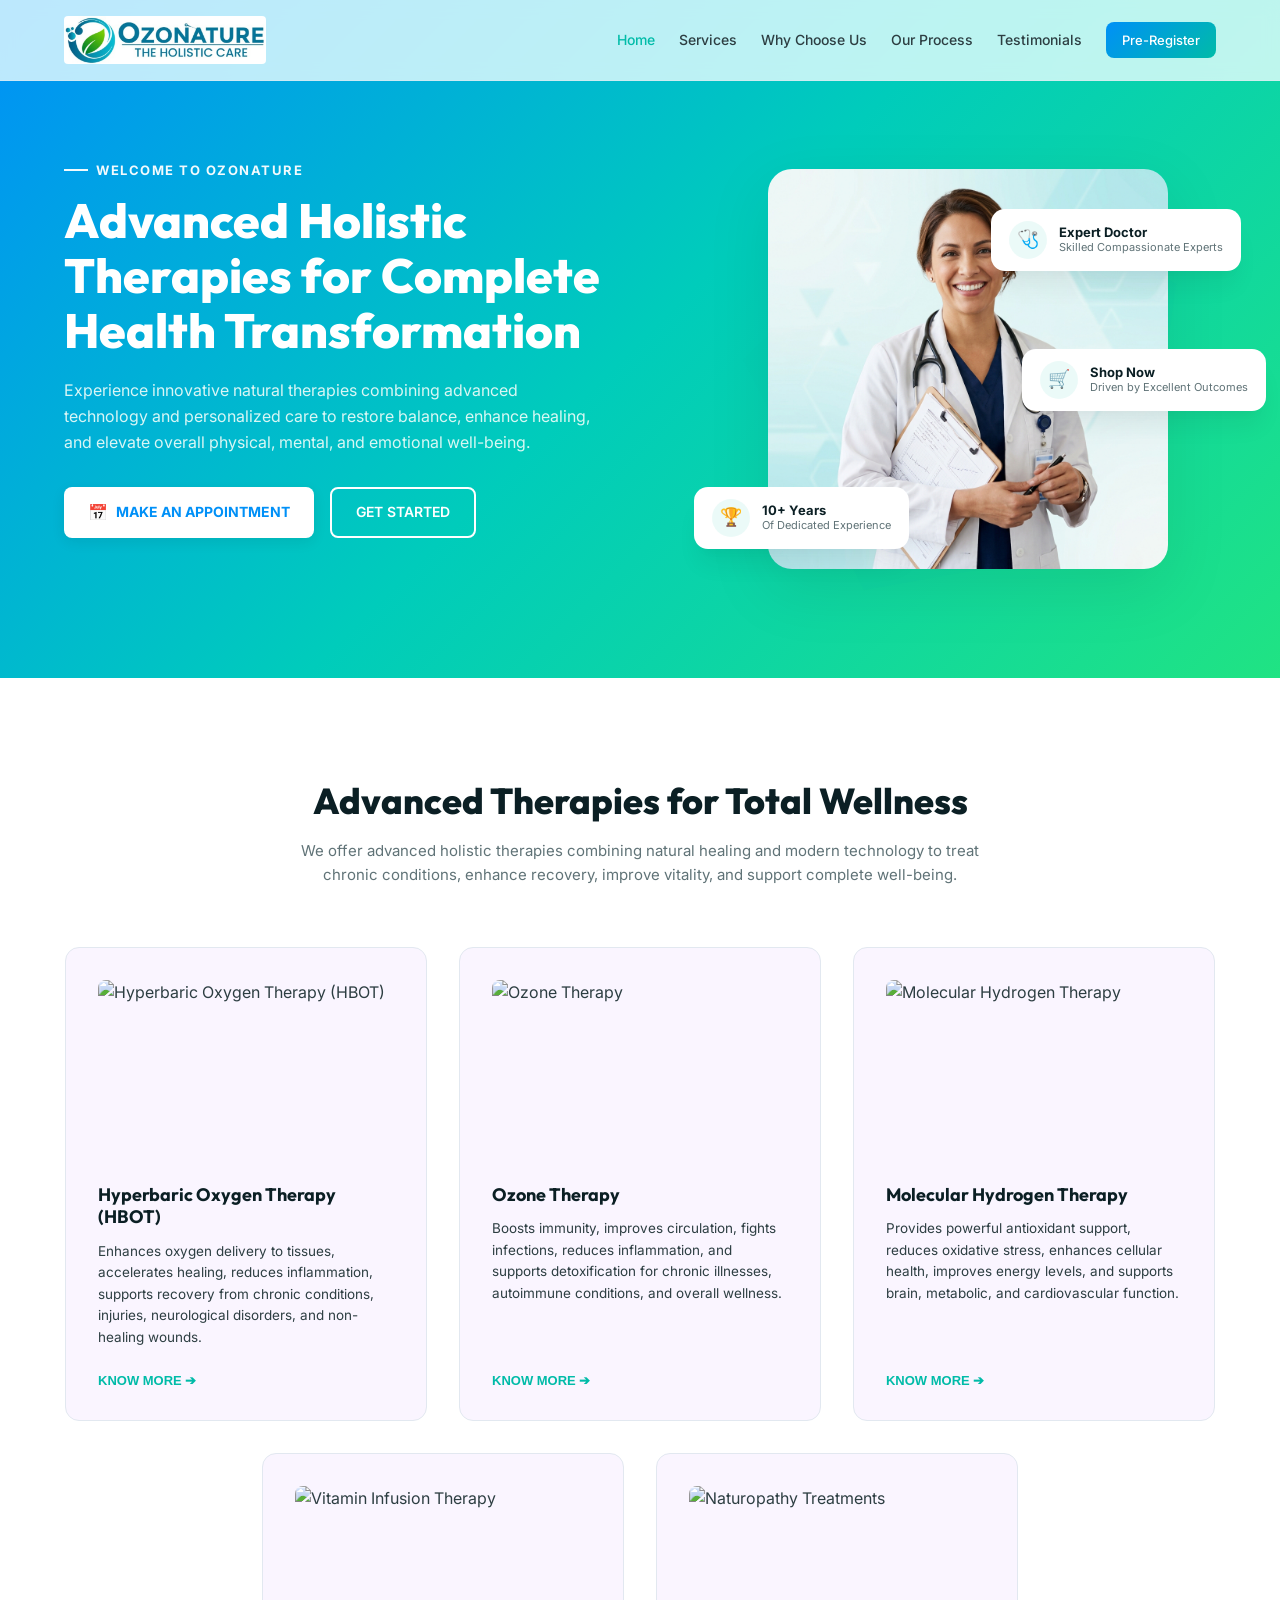
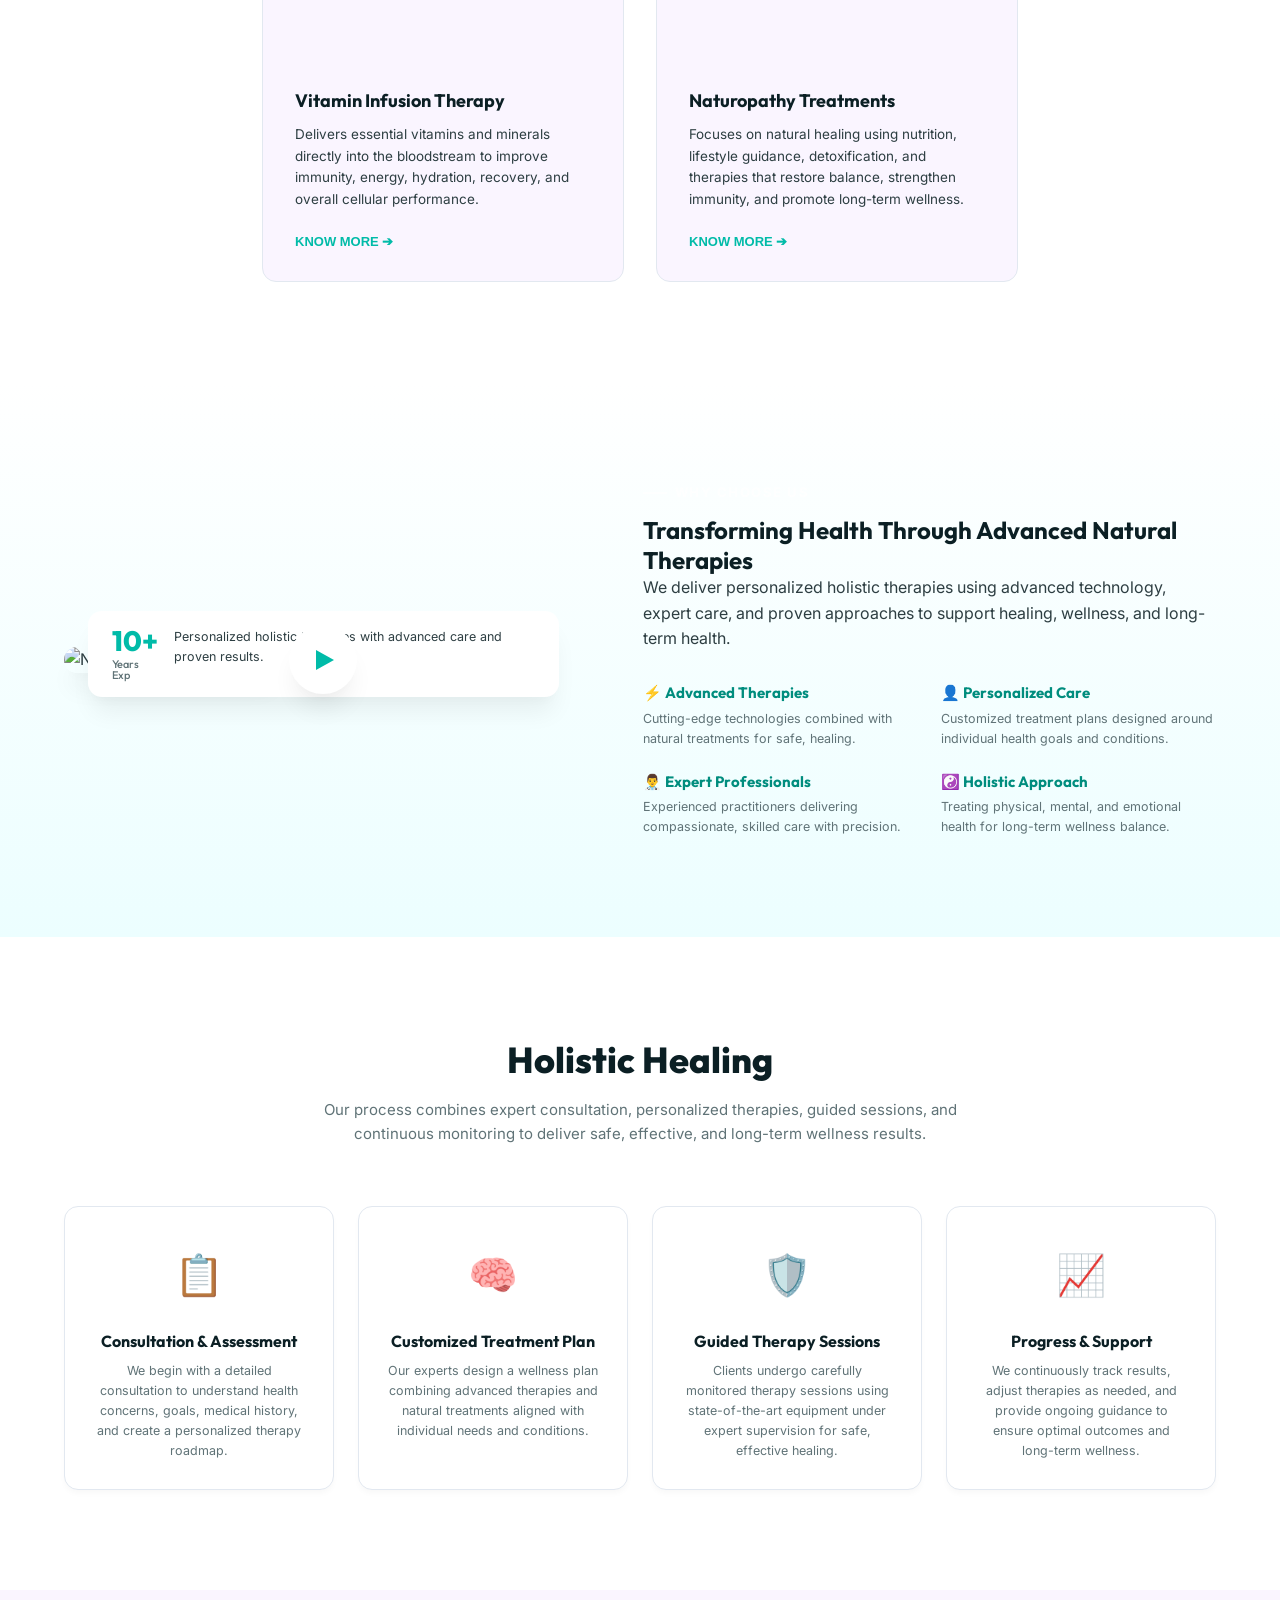
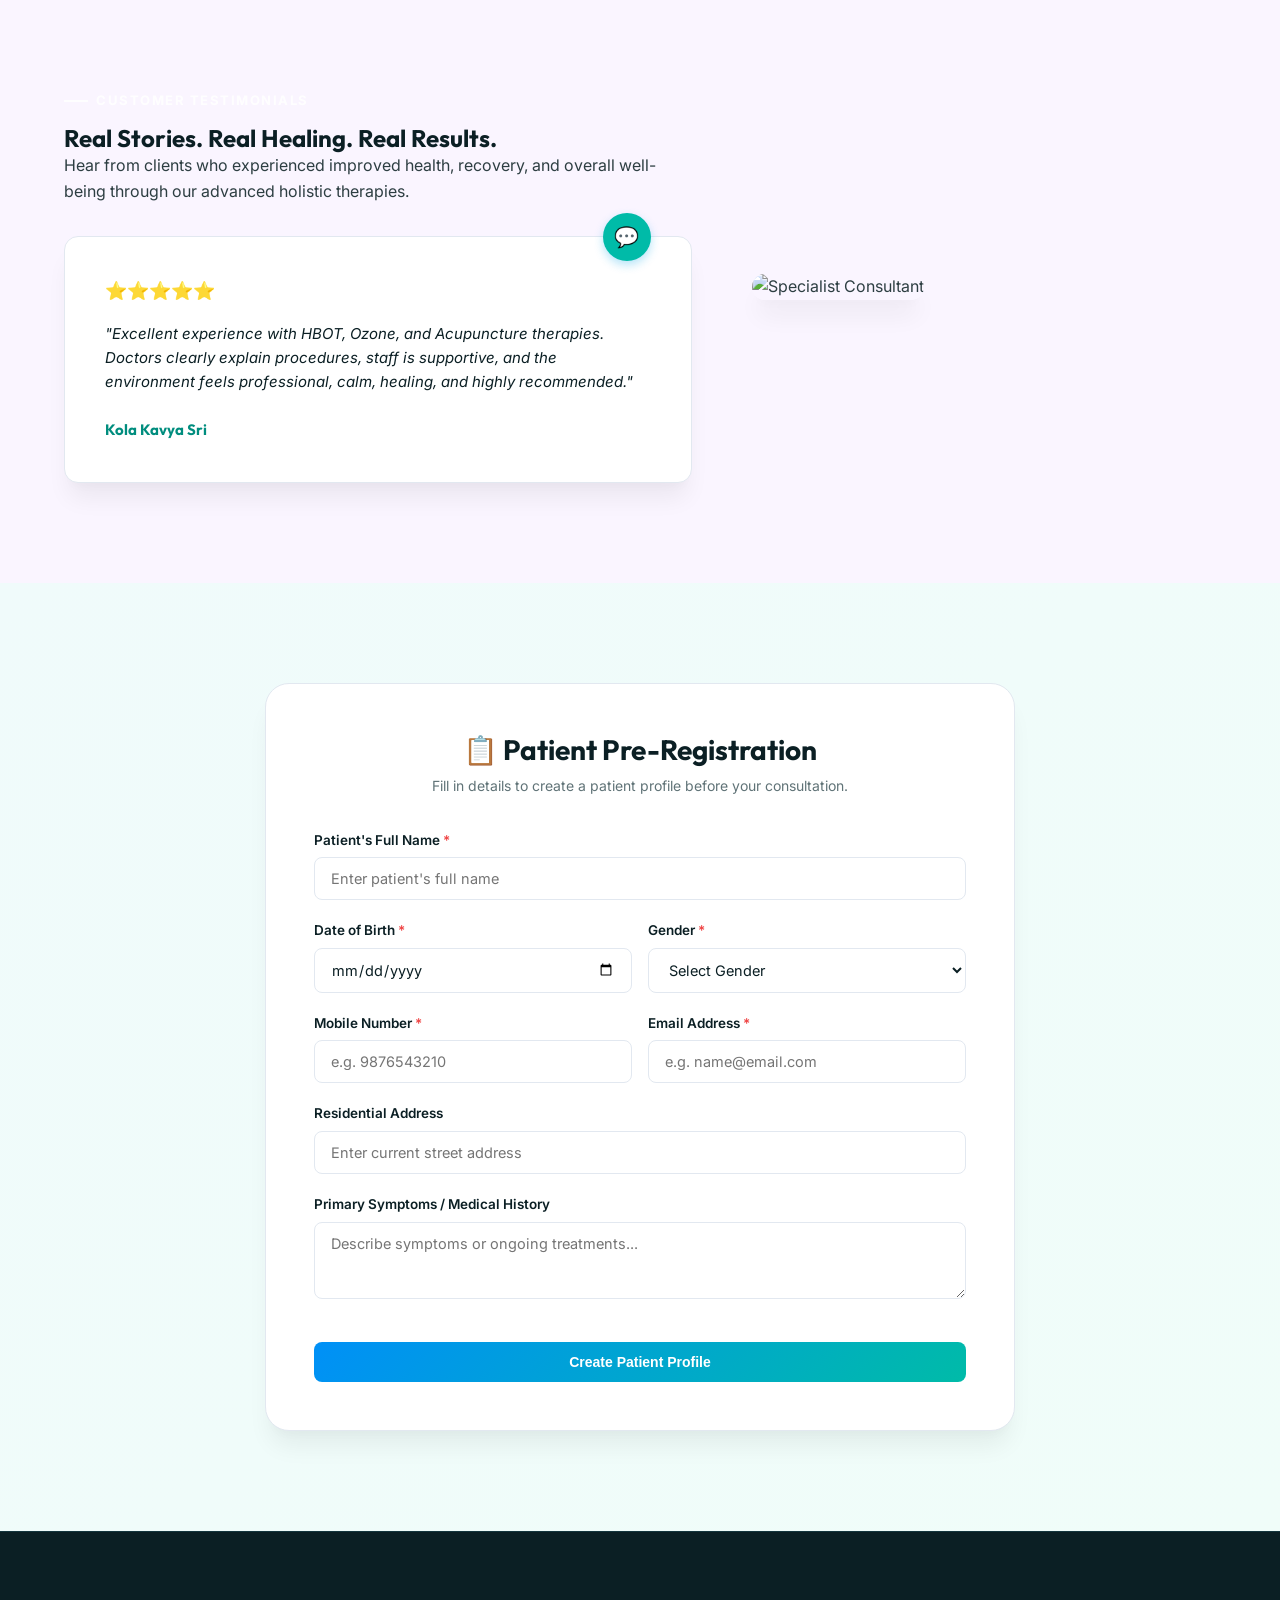
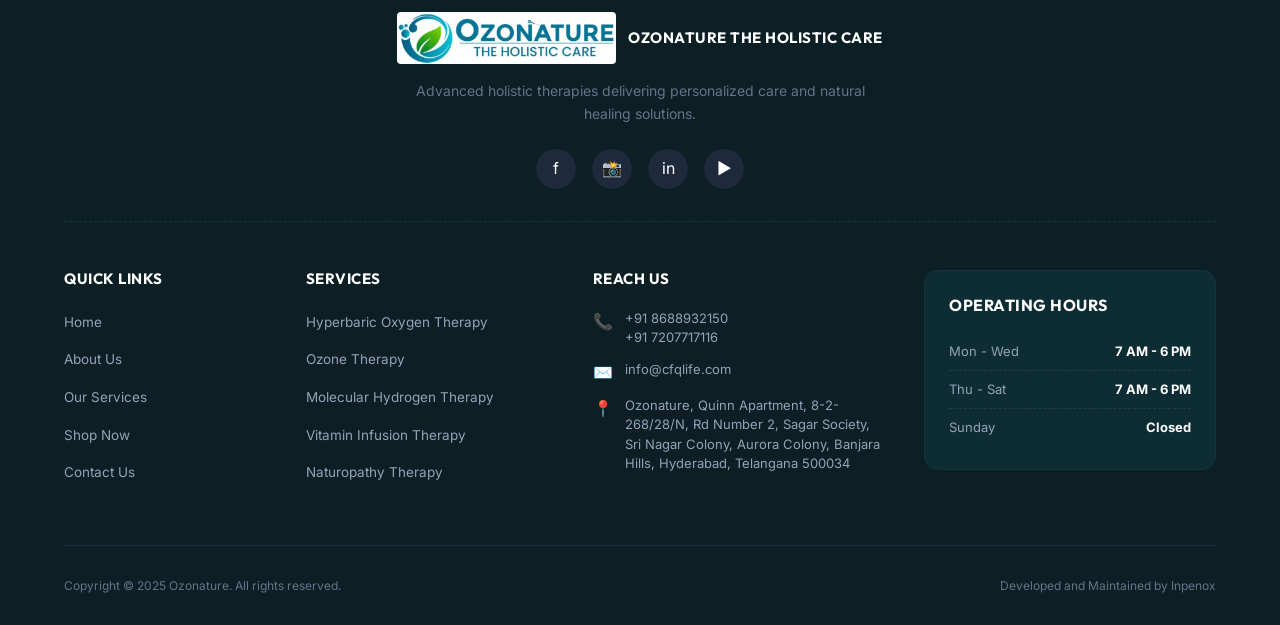
==== commit 361f1c05: "admin" ====
--- a/index.html
+++ b/index.html
@@ -33,7 +33,7 @@
                 <li><a href="#process">Our Process</a></li>
                 <li><a href="#testimonials">Testimonials</a></li>
                 <li><a href="#register" class="btn btn-primary" style="color:#fff; padding: 8px 16px; font-size:13px;">Pre-Register</a></li>
-                <li><a href="admin/" class="btn btn-outline" style="padding: 8px 16px; font-size: 13px;">Staff Portal</a></li>
+                <!-- <li><a href="admin/" class="btn btn-outline" style="padding: 8px 16px; font-size: 13px;">Staff Portal</a></li> -->
             </ul>
             <button class="nav-toggle" id="navToggle" aria-label="Toggle menu">
                 <span></span><span></span><span></span>
@@ -113,7 +113,7 @@
                 </div>
                 <!-- Card 2 -->
                 <div class="service-card">
-                    <img src="https://images.unsplash.com/photo-1579684389782-64d84b5e901a?auto=format&fit=crop&q=80&w=800" alt="Ozone Therapy" class="service-card-image">
+                    <img src="https://images.unsplash.com/photo-1581594693702-fbdc51b2763b?auto=format&fit=crop&q=80&w=800" alt="Ozone Therapy" class="service-card-image">
                     <h3>Ozone Therapy</h3>
                     <p>Boosts immunity, improves circulation, fights infections, reduces inflammation, and supports detoxification for chronic illnesses, autoimmune conditions, and overall wellness.</p>
                     <button class="btn-knowmore" onclick="location.href='#register'">KNOW MORE ➔</button>
@@ -402,7 +402,7 @@
             
             <div class="footer-bottom">
                 <p>Copyright &copy; 2025 Ozonature. All rights reserved.</p>
-                <p>Designed and Developed by <a href="#">Galaxy Tech Solutions</a></p>
+                <p>Developed and Maintained by <a href="https://inpenox.in" target="_blank">Inpenox</a></p>
             </div>
         </div>
     </footer>
--- a/index.css
+++ b/index.css
@@ -5,20 +5,23 @@
 @import url('https://fonts.googleapis.com/css2?family=Inter:wght@400;500;600;700&family=Outfit:wght@500;700;800&display=swap');
 
 :root {
-  --primary: #0ea5e9;
-  --primary-dark: #0369a1;
-  --primary-light: #38bdf8;
-  --primary-glow: rgba(14, 165, 233, 0.08);
-
-  --bg-gradient: linear-gradient(135deg, #ecfeff 0%, #e0e7ff 100%);
+  --primary: #00bba8;
+  --primary-dark: #008d7e;
+  --primary-light: #2ef2dd;
+  --primary-glow: rgba(0, 187, 168, 0.08);
+
+  --gradient-main: linear-gradient(135deg, #0090f7 0%, #00ccbb 50%, #20e383 100%);
+  --gradient-btn: linear-gradient(135deg, #0090f7, #00bba8);
+
+  --bg-gradient: linear-gradient(135deg, #f0fbfb 0%, #f0fdf9 100%);
   --bg-white: #ffffff;
   --border: #e2e8f0;
   
-  --text1: #0f172a;
-  --text2: #334155;
-  --text3: #64748b;
+  --text1: #0b1f24;
+  --text2: #2d3e42;
+  --text3: #607377;
   
-  --success: #10b981;
+  --success: #20e383;
   --warning: #f59e0b;
   --error: #ef4444;
 
@@ -26,9 +29,9 @@
   --radius-md: 14px;
   --radius-lg: 24px;
   
-  --shadow-sm: 0 4px 6px -1px rgba(0, 0, 0, 0.05);
-  --shadow-md: 0 10px 15px -3px rgba(0, 0, 0, 0.05), 0 4px 6px -2px rgba(0, 0, 0, 0.02);
-  --shadow-lg: 0 20px 25px -5px rgba(0, 0, 0, 0.08), 0 10px 10px -6px rgba(0, 0, 0, 0.04);
+  --shadow-sm: 0 4px 6px -1px rgba(0, 0, 0, 0.03);
+  --shadow-md: 0 10px 15px -3px rgba(0, 0, 0, 0.04), 0 4px 6px -2px rgba(0, 0, 0, 0.01);
+  --shadow-lg: 0 20px 25px -5px rgba(0, 0, 0, 0.06), 0 10px 10px -6px rgba(0, 0, 0, 0.02);
 }
 
 * {
@@ -43,7 +46,7 @@
 
 body {
   font-family: 'Inter', sans-serif;
-  background-color: #faf5ff;
+  background-color: #f6fcfb;
   color: var(--text2);
   line-height: 1.6;
 }
@@ -83,12 +86,12 @@
 }
 
 .btn-primary {
-  background-color: var(--primary);
+  background: var(--gradient-btn);
   color: #ffffff;
 }
 
 .btn-primary:hover {
-  background-color: var(--primary-dark);
+  background: linear-gradient(135deg, #008d7e, #0090f7);
   transform: translateY(-2px);
 }
 
@@ -200,12 +203,25 @@
   height: 3px;
   background-color: var(--text1);
   border-radius: 2px;
+  transition: all 0.3s ease;
+}
+
+.nav-toggle.open span:nth-child(1) {
+  transform: translateY(8px) rotate(45deg);
+}
+
+.nav-toggle.open span:nth-child(2) {
+  opacity: 0;
+}
+
+.nav-toggle.open span:nth-child(3) {
+  transform: translateY(-8px) rotate(-45deg);
 }
 
 /* ═══════════ HERO SECTION ═══════════ */
 .hero {
   padding: 160px 0 100px 0;
-  background: var(--bg-gradient);
+  background: var(--gradient-main);
   position: relative;
   overflow: hidden;
 }
@@ -218,12 +234,24 @@
 }
 
 .hero-subtitle {
-  font-size: 12px;
+  font-size: 13px;
   font-weight: 700;
   letter-spacing: 1.5px;
-  color: var(--primary);
+  color: #ffffff;
+  opacity: 0.95;
   text-transform: uppercase;
   margin-bottom: 12px;
+  display: flex;
+  align-items: center;
+  gap: 8px;
+}
+
+.hero-subtitle::before {
+  content: "";
+  display: inline-block;
+  width: 24px;
+  height: 2px;
+  background-color: #ffffff;
 }
 
 .hero h1 {
@@ -231,20 +259,43 @@
   font-weight: 800;
   line-height: 1.15;
   margin-bottom: 20px;
-  color: var(--text1);
+  color: #ffffff;
 }
 
 .hero p {
   font-size: 16px;
-  color: var(--text2);
+  color: #f0fdf9;
   margin-bottom: 32px;
   max-width: 540px;
+  opacity: 0.9;
 }
 
 .hero-actions {
   display: flex;
   gap: 16px;
   margin-bottom: 40px;
+}
+
+.hero .btn-primary {
+  background: #ffffff;
+  color: #0090f7;
+  font-weight: 700;
+  box-shadow: 0 4px 14px rgba(0, 0, 0, 0.08);
+}
+
+.hero .btn-primary:hover {
+  background: #e6fcf9;
+  transform: translateY(-2px);
+}
+
+.hero .btn-outline {
+  border-color: #ffffff;
+  color: #ffffff;
+}
+
+.hero .btn-outline:hover {
+  background: rgba(255, 255, 255, 0.1);
+  transform: translateY(-2px);
 }
 
 /* Right Column (Doctor & Badges) */
@@ -759,16 +810,16 @@
 
 /* ═══════════ FOOTER ═══════════ */
 .hospital-footer {
-  background-color: #0f172a;
+  background-color: #0b1f24;
   color: #94a3b8;
   padding: 80px 0 30px 0;
-  border-top: 1px solid #1e293b;
+  border-top: 1px solid #14353d;
 }
 
 .footer-top-brand {
   text-align: center;
   margin-bottom: 48px;
-  border-bottom: 1px dashed #1e293b;
+  border-bottom: 1px dashed #14353d;
   padding-bottom: 32px;
 }
 
@@ -865,10 +916,10 @@
 
 /* Operating hours box */
 .operating-hours-box {
-  background-color: #1e1b4b; /* dark indigo */
+  background-color: #0d2c33;
   border-radius: var(--radius-md);
   padding: 24px;
-  border: 1px solid #312e81;
+  border: 1px solid #14353d;
 }
 
 .operating-hours-box h3 {
@@ -958,15 +1009,52 @@
     display: flex;
   }
   .hero .container {
-    grid-template-columns: 1fr;
+    display: flex;
+    flex-direction: column-reverse;
     text-align: center;
-    gap: 60px;
+    gap: 48px;
   }
   .hero p {
     margin: 0 auto 32px auto;
   }
   .hero-actions {
     justify-content: center;
+  }
+  .hero-image {
+    max-width: 280px;
+  }
+  .hero-bg-shape {
+    max-width: 310px;
+    max-height: 310px;
+  }
+  .floating-badge {
+    padding: 8px 12px;
+    gap: 8px;
+    border-radius: var(--radius-sm);
+  }
+  .badge-doctor {
+    top: 5%;
+    right: -10%;
+  }
+  .badge-shop {
+    top: 40%;
+    right: -14%;
+  }
+  .badge-experience {
+    bottom: 2%;
+    left: -14%;
+  }
+  .badge-icon {
+    width: 28px;
+    height: 28px;
+    font-size: 13px;
+  }
+  .badge-title {
+    font-size: 11px;
+    font-weight: 700;
+  }
+  .badge-subtitle {
+    font-size: 9px;
   }
   .services-grid {
     gap: 24px;
@@ -979,6 +1067,17 @@
       flex: 0 0 100%;
     }
   }
+  @media (max-width: 480px) {
+    .badge-doctor {
+      right: -4%;
+    }
+    .badge-shop {
+      right: -6%;
+    }
+    .badge-experience {
+      left: -4%;
+    }
+  }
   .why-choose-us .container,
   .testimonials-section .container {
     grid-template-columns: 1fr;
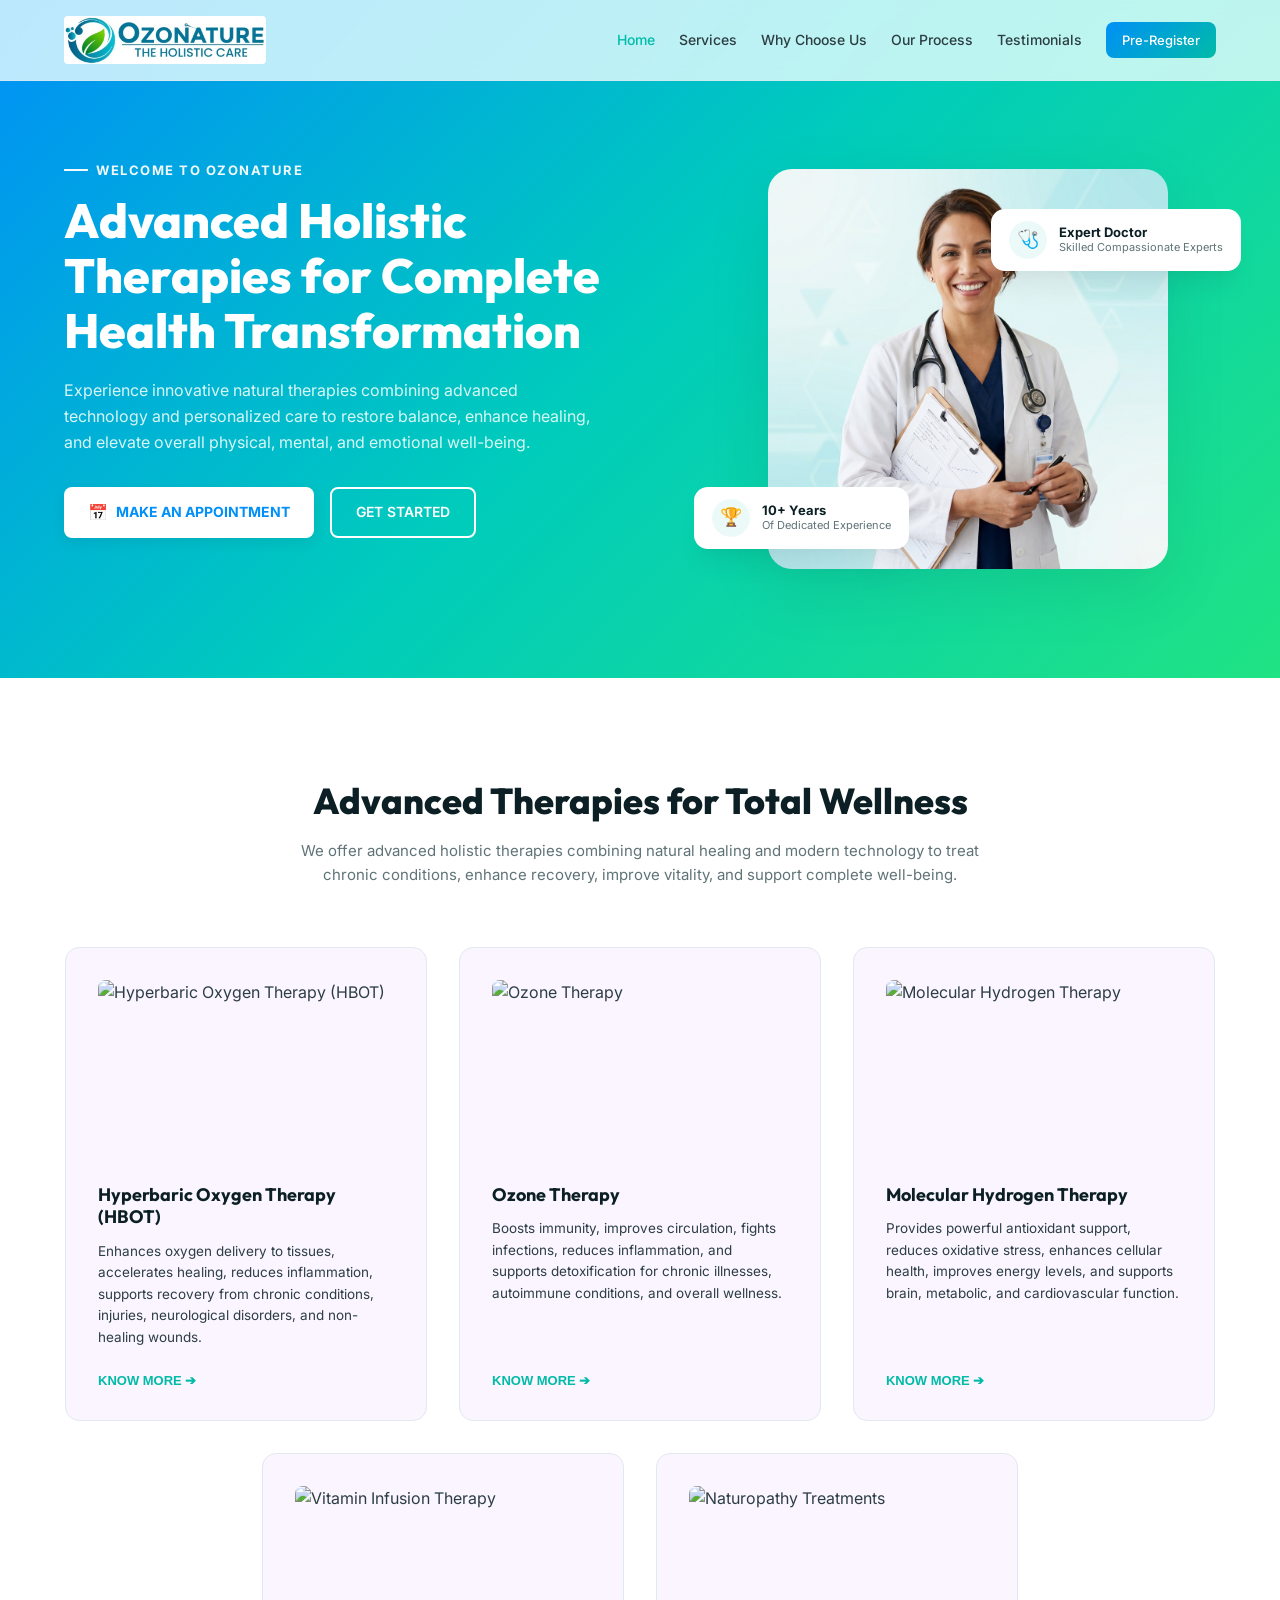
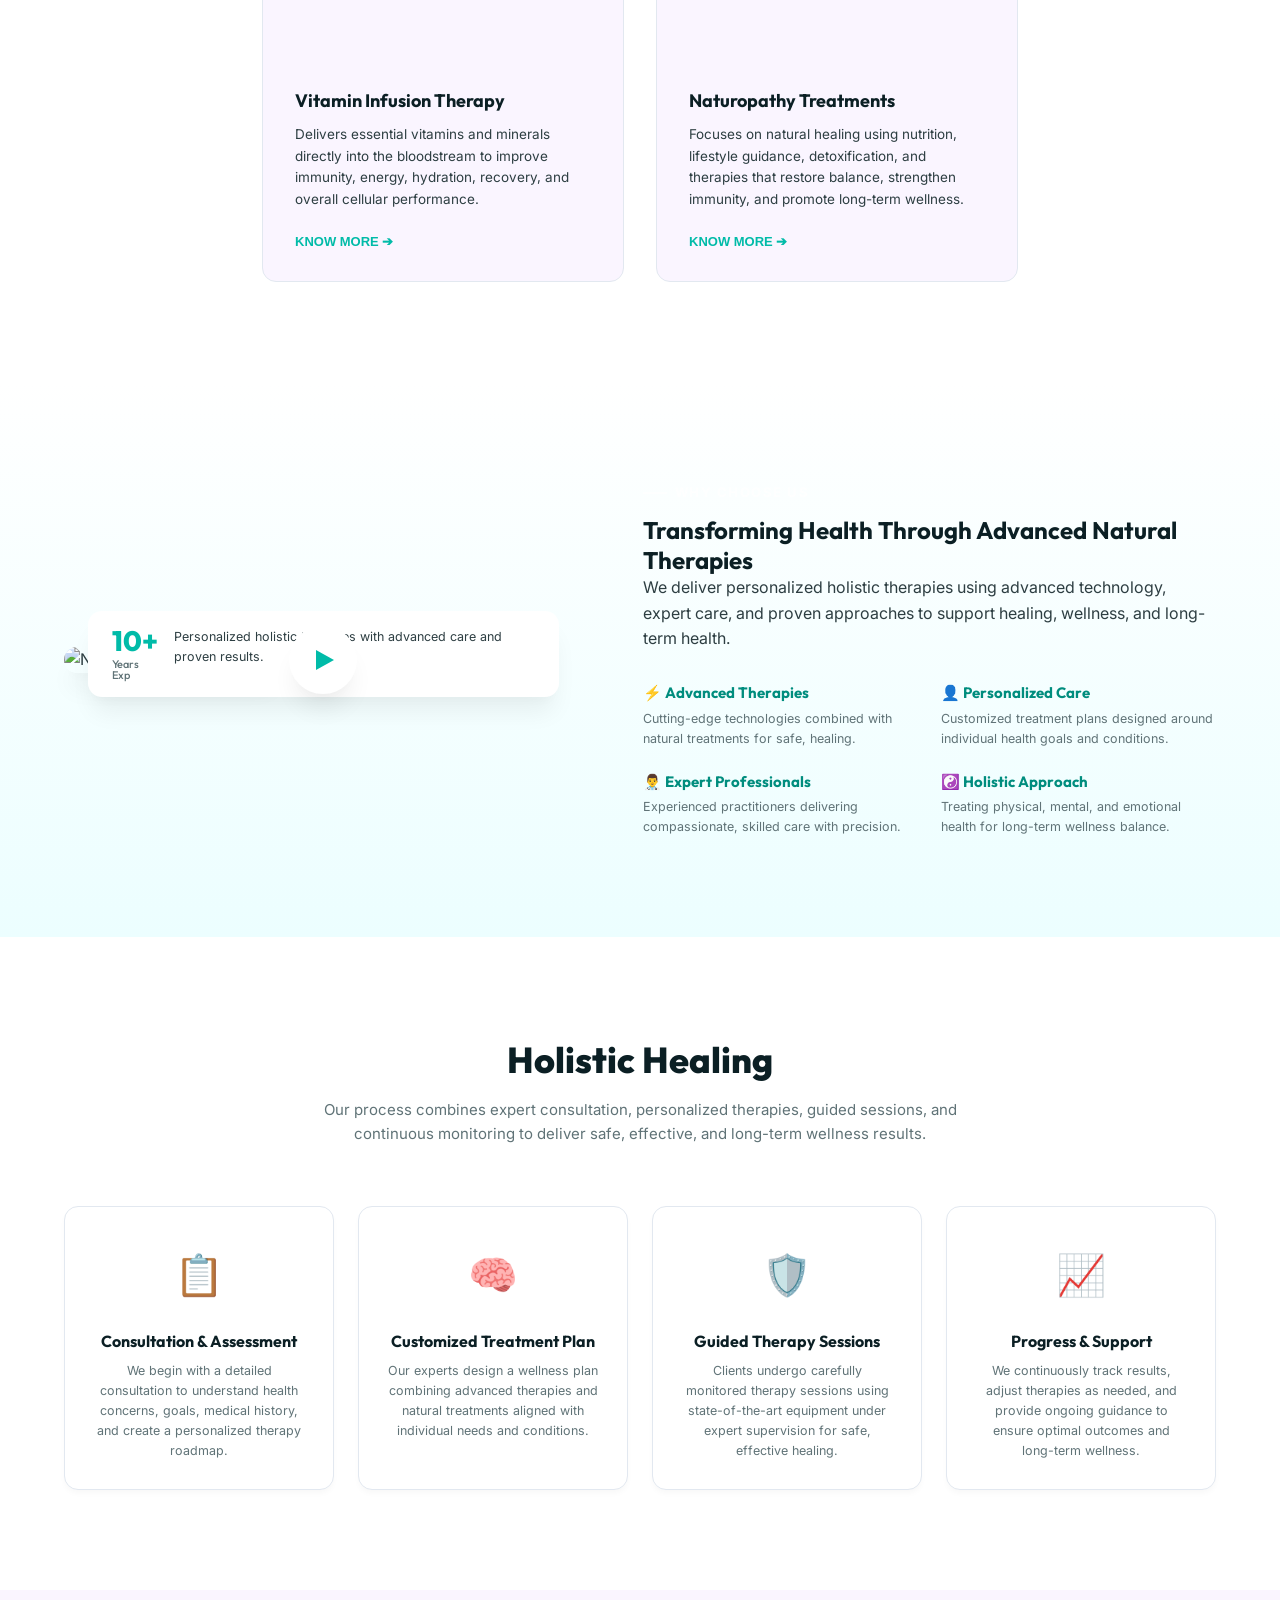
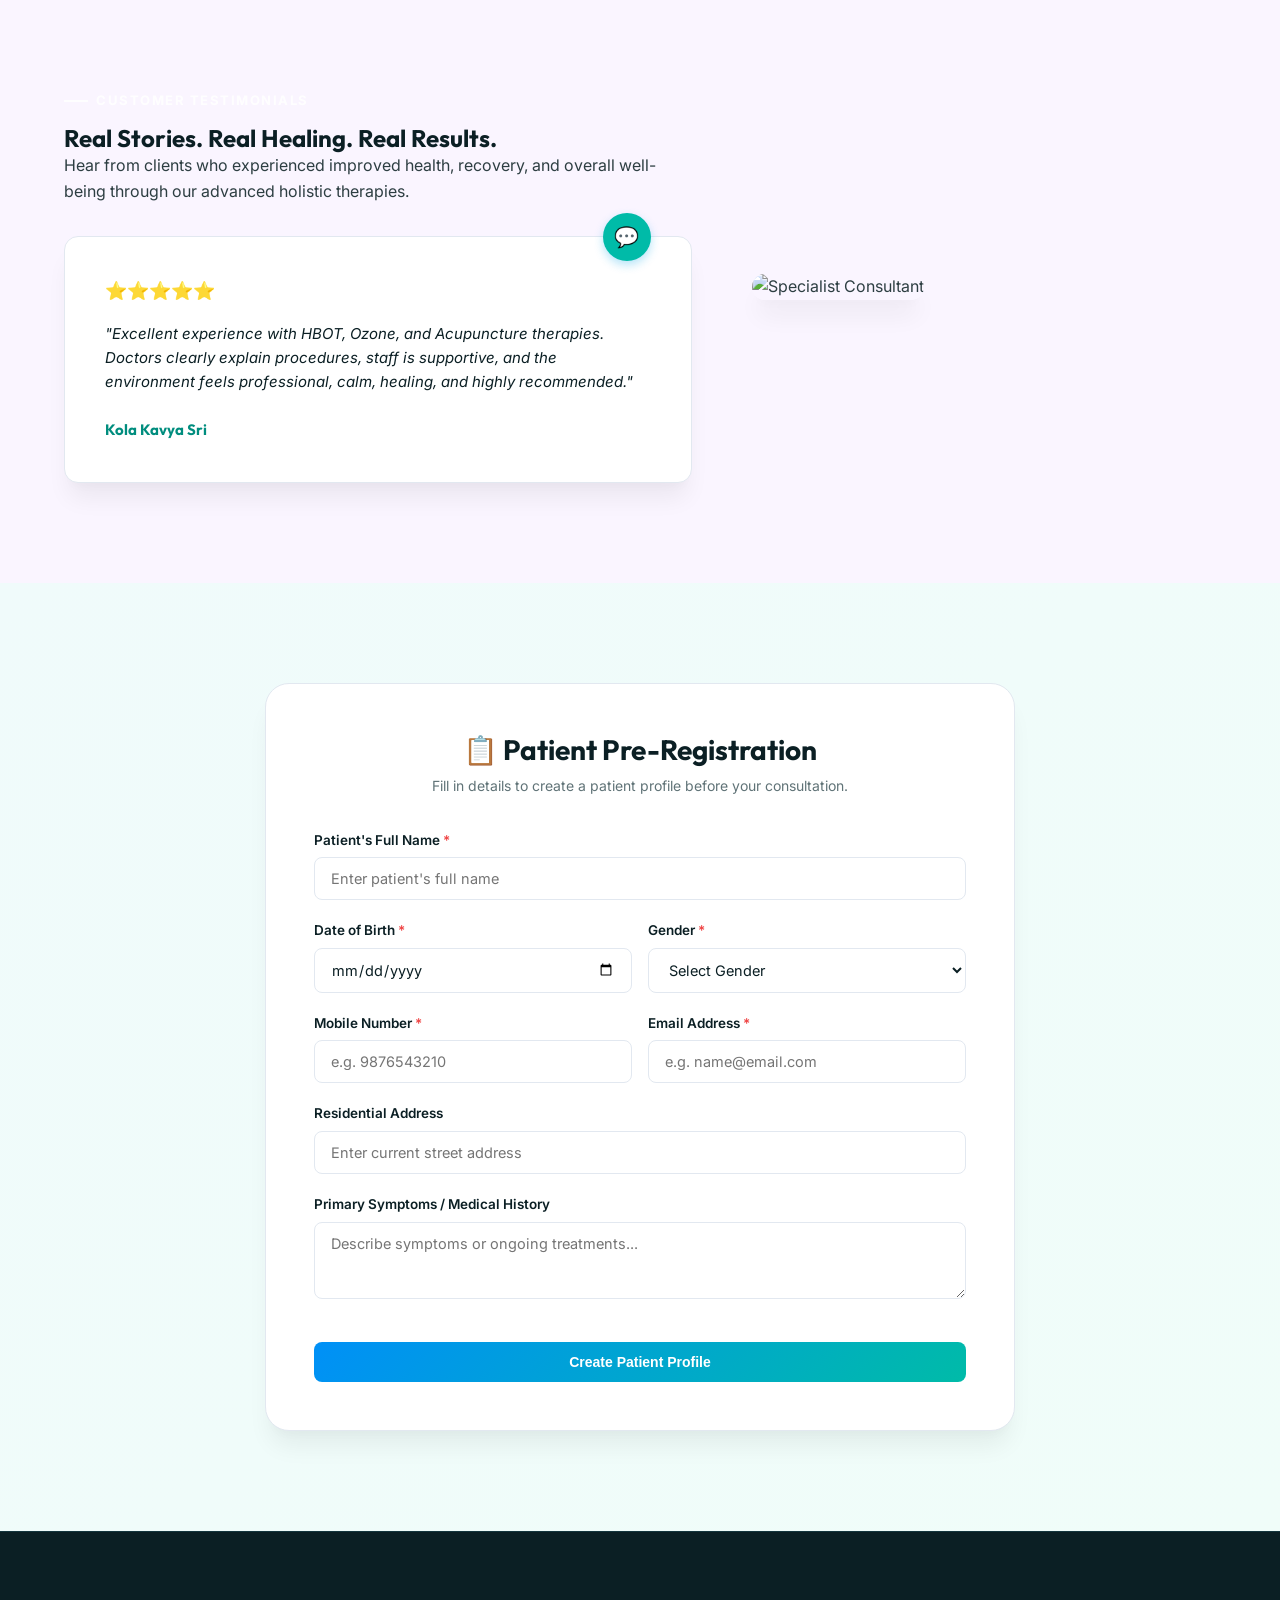
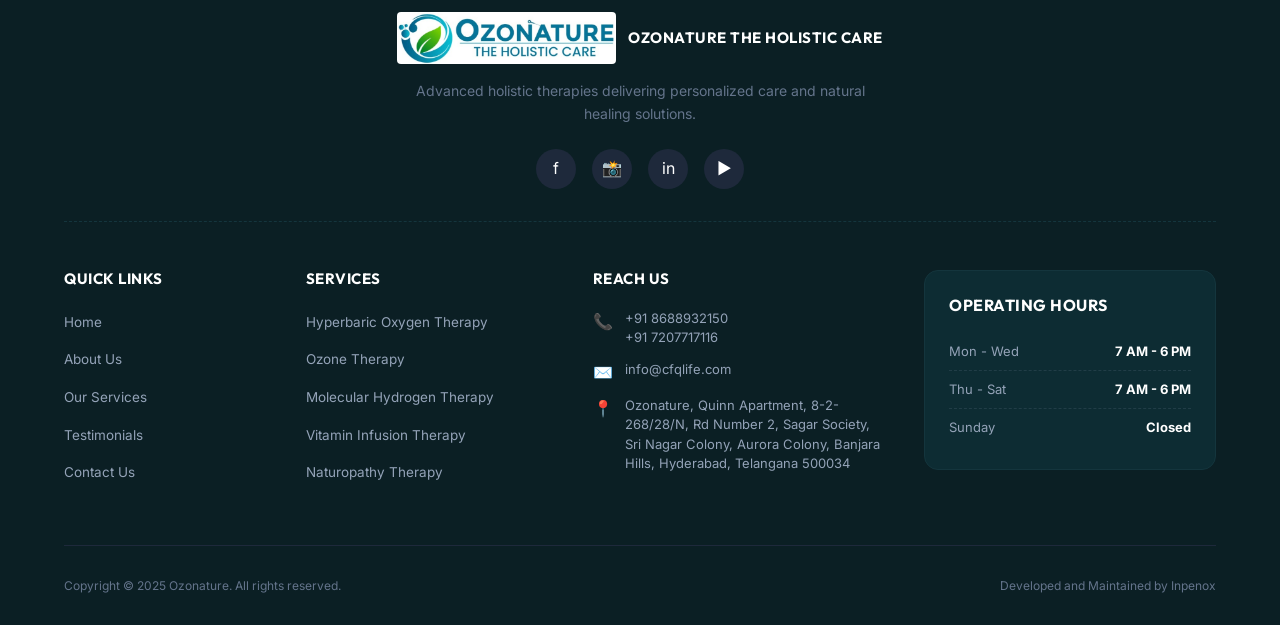
==== commit 780dc59a: "admin" ====
--- a/index.html
+++ b/index.html
@@ -76,14 +76,6 @@
                         <div class="badge-subtitle">Skilled Compassionate Experts</div>
                     </div>
                 </div>
-                
-                <div class="floating-badge badge-shop">
-                    <div class="badge-icon">🛒</div>
-                    <div class="badge-info">
-                        <div class="badge-title">Shop Now</div>
-                        <div class="badge-subtitle">Driven by Excellent Outcomes</div>
-                    </div>
-                </div>
 
                 <div class="floating-badge badge-experience">
                     <div class="badge-icon">🏆</div>
@@ -347,7 +339,7 @@
                         <li><a href="#home">Home</a></li>
                         <li><a href="#why-choose-us">About Us</a></li>
                         <li><a href="#services">Our Services</a></li>
-                        <li><a href="#testimonials">Shop Now</a></li>
+                        <li><a href="#testimonials">Testimonials</a></li>
                         <li><a href="#register">Contact Us</a></li>
                     </ul>
                 </div>
--- a/index.css
+++ b/index.css
@@ -1021,40 +1021,36 @@
     justify-content: center;
   }
   .hero-image {
-    max-width: 280px;
+    max-width: 330px;
   }
   .hero-bg-shape {
-    max-width: 310px;
-    max-height: 310px;
+    max-width: 360px;
+    max-height: 360px;
   }
   .floating-badge {
-    padding: 8px 12px;
-    gap: 8px;
+    padding: 6px 10px;
+    gap: 6px;
     border-radius: var(--radius-sm);
   }
   .badge-doctor {
     top: 5%;
     right: -10%;
   }
-  .badge-shop {
-    top: 40%;
-    right: -14%;
-  }
   .badge-experience {
     bottom: 2%;
-    left: -14%;
+    left: -10%;
   }
   .badge-icon {
-    width: 28px;
-    height: 28px;
-    font-size: 13px;
+    width: 24px;
+    height: 24px;
+    font-size: 11px;
   }
   .badge-title {
-    font-size: 11px;
+    font-size: 9.5px;
     font-weight: 700;
   }
   .badge-subtitle {
-    font-size: 9px;
+    font-size: 7.5px;
   }
   .services-grid {
     gap: 24px;
@@ -1069,13 +1065,10 @@
   }
   @media (max-width: 480px) {
     .badge-doctor {
-      right: -4%;
-    }
-    .badge-shop {
-      right: -6%;
+      right: -2%;
     }
     .badge-experience {
-      left: -4%;
+      left: -2%;
     }
   }
   .why-choose-us .container,
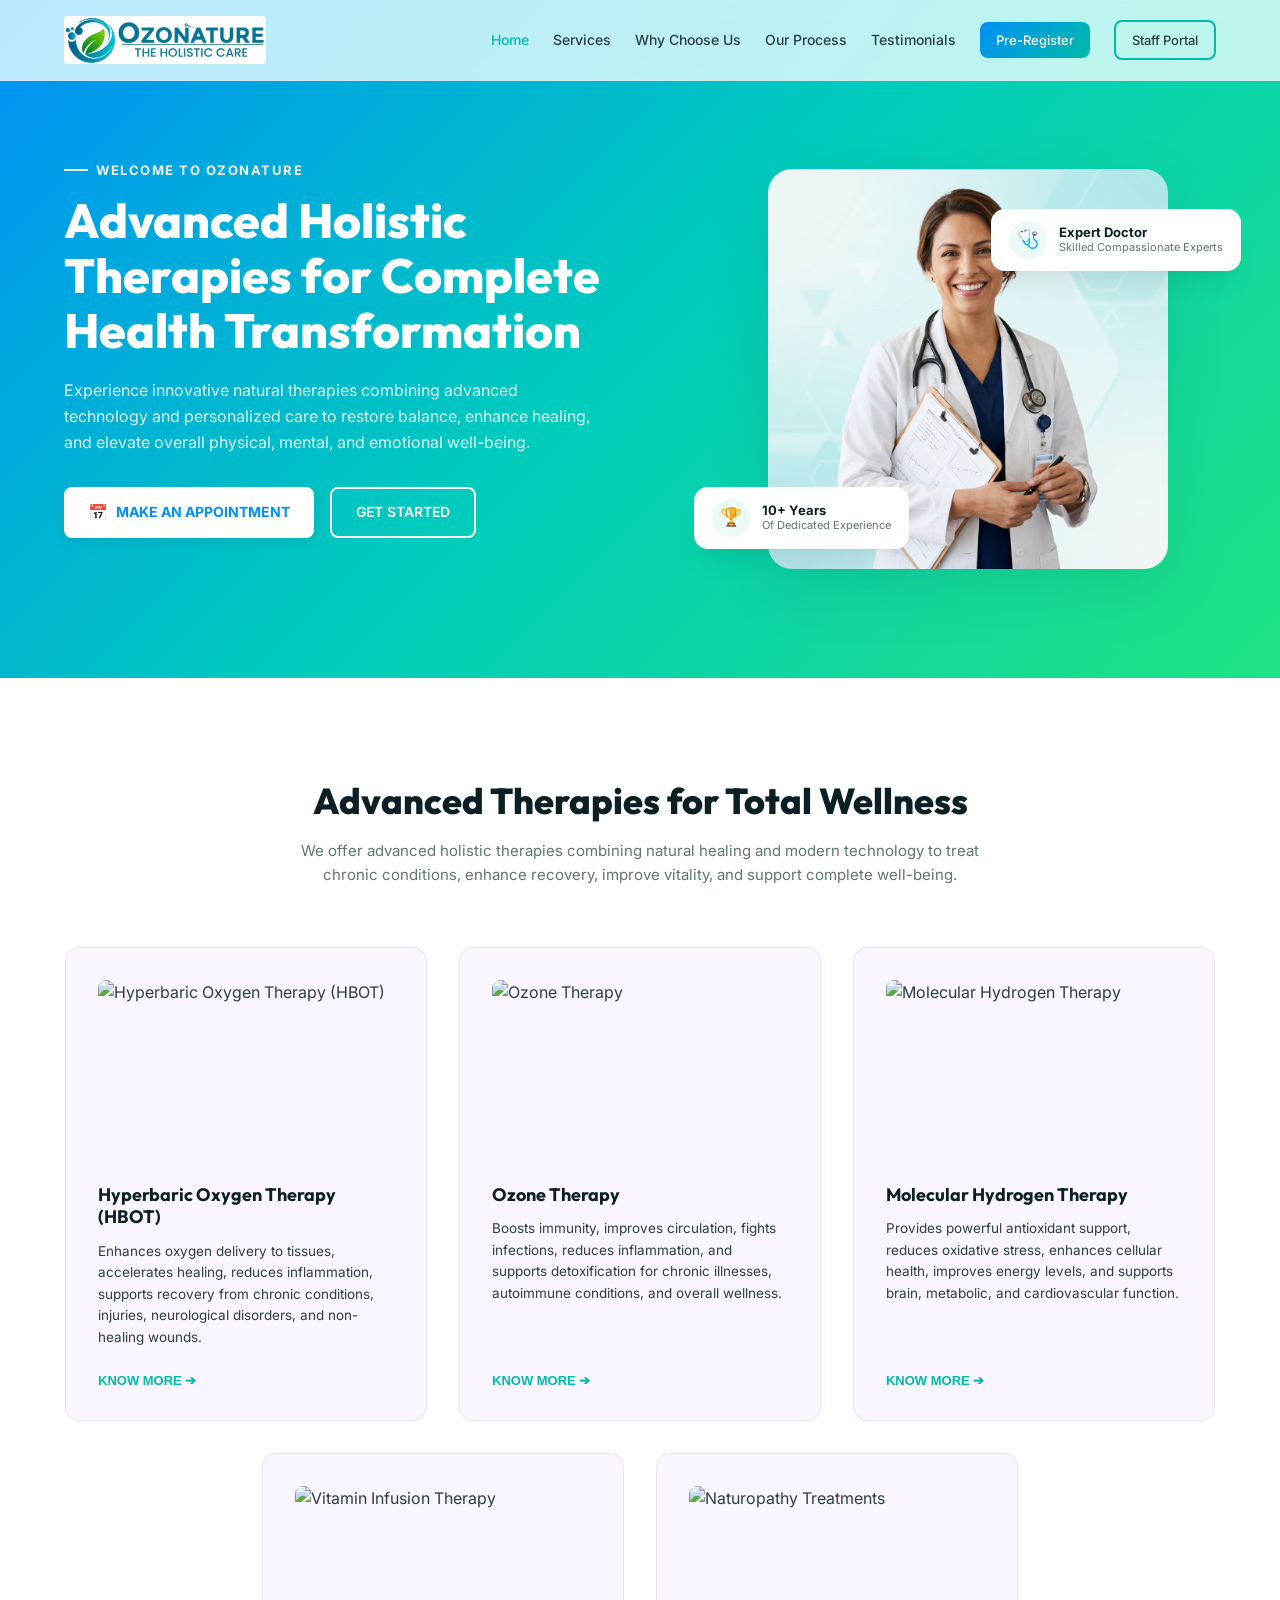
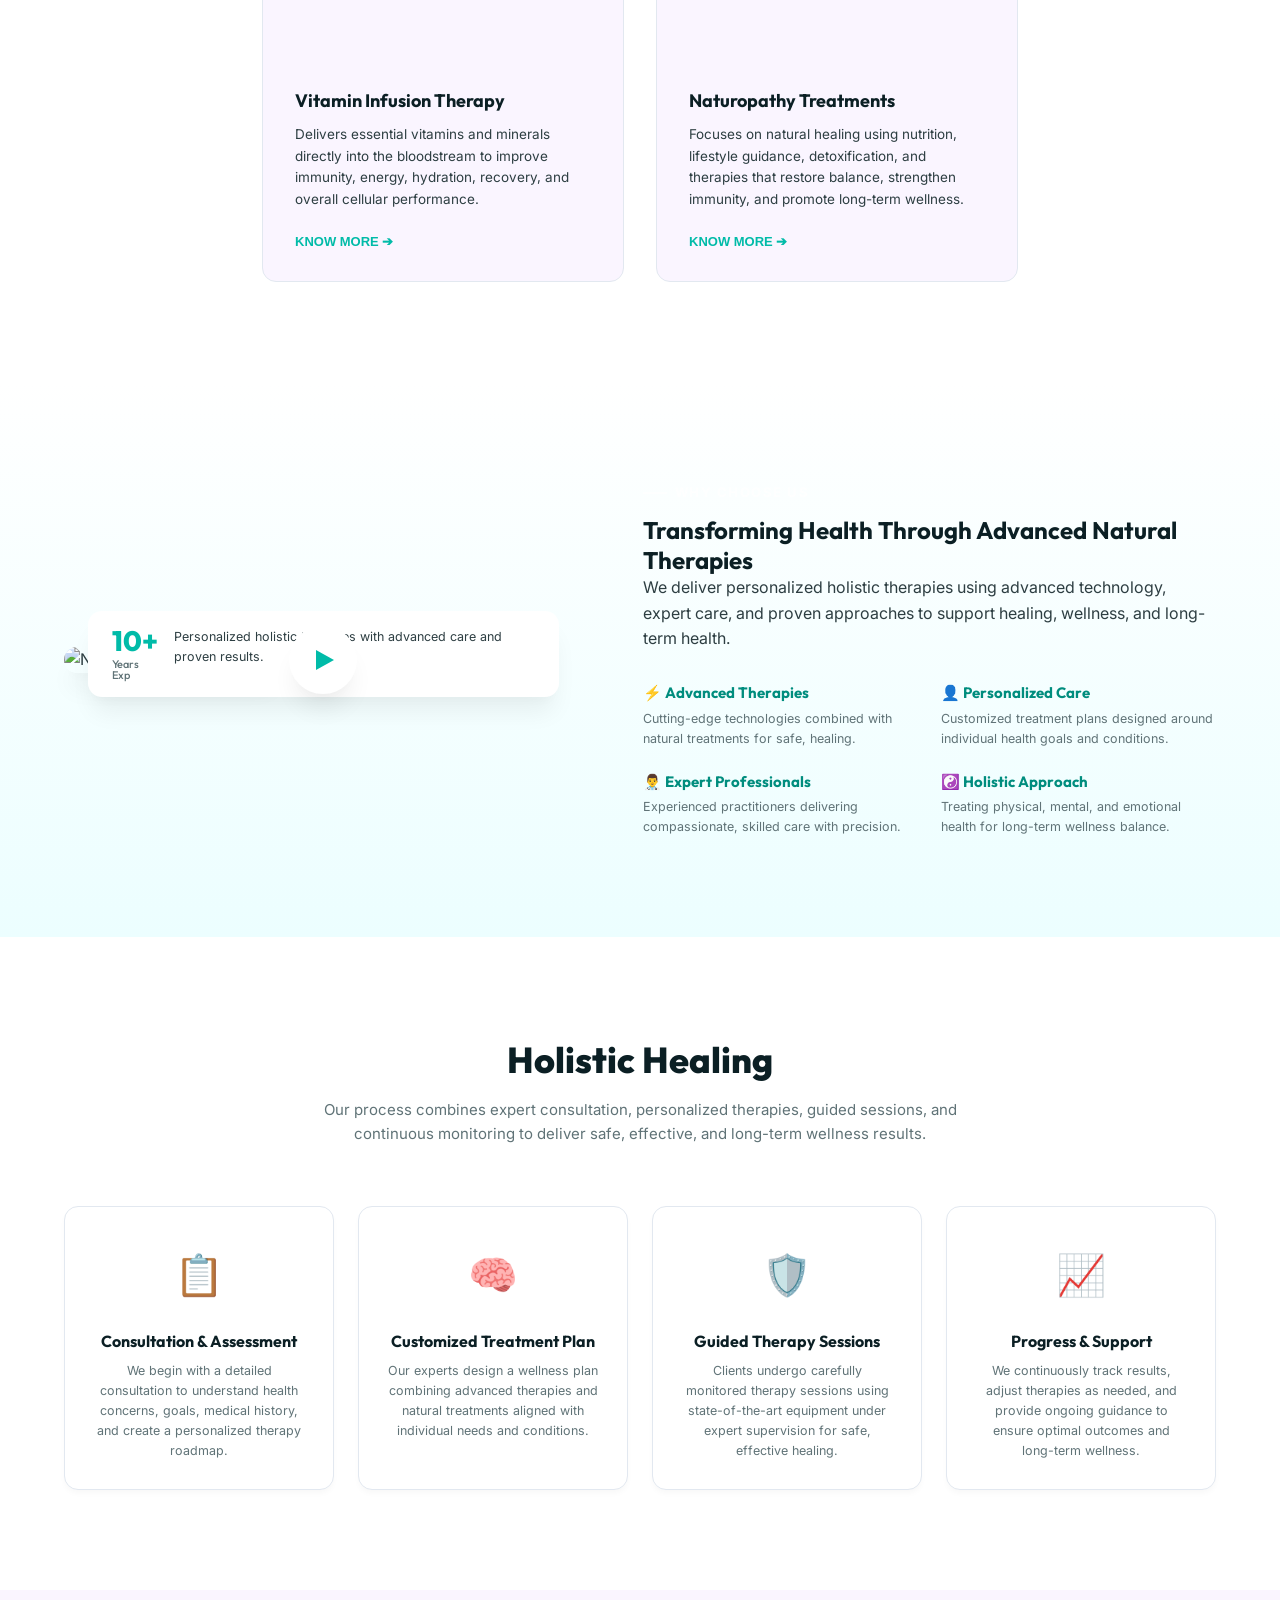
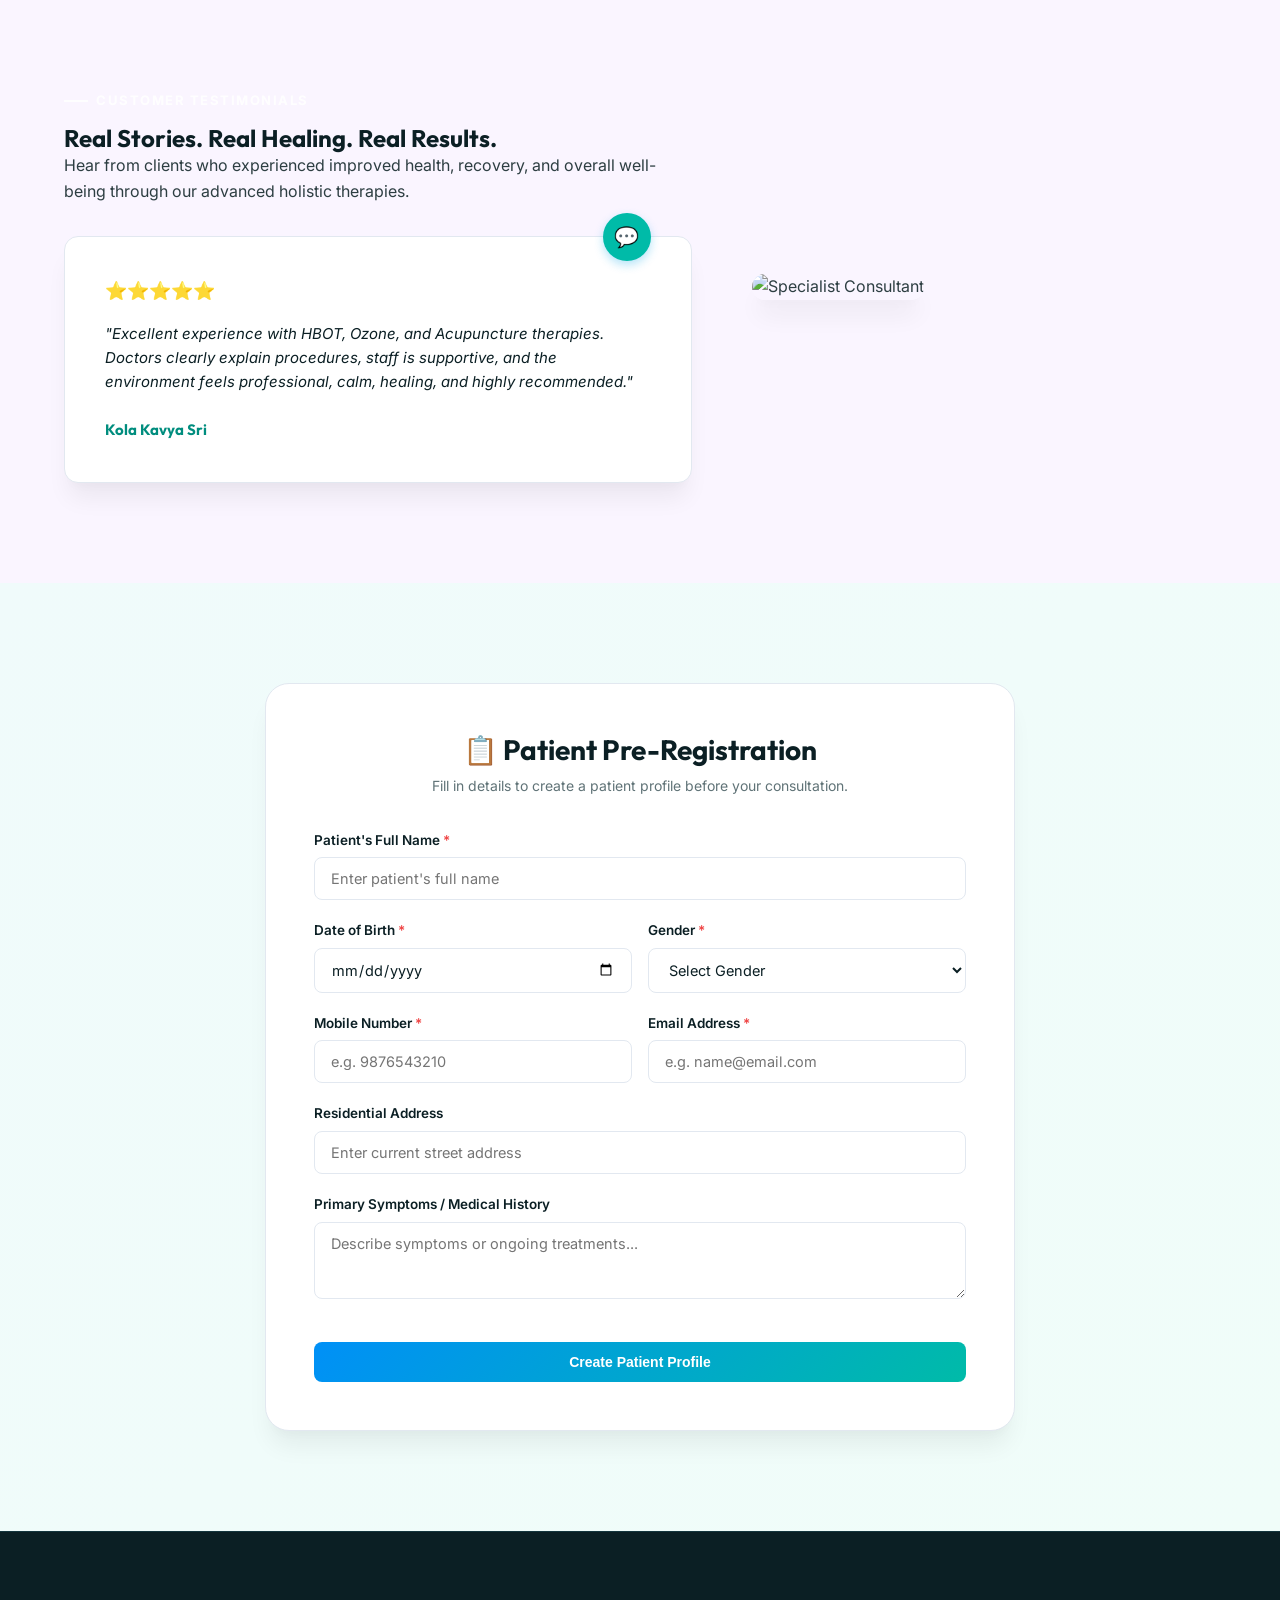
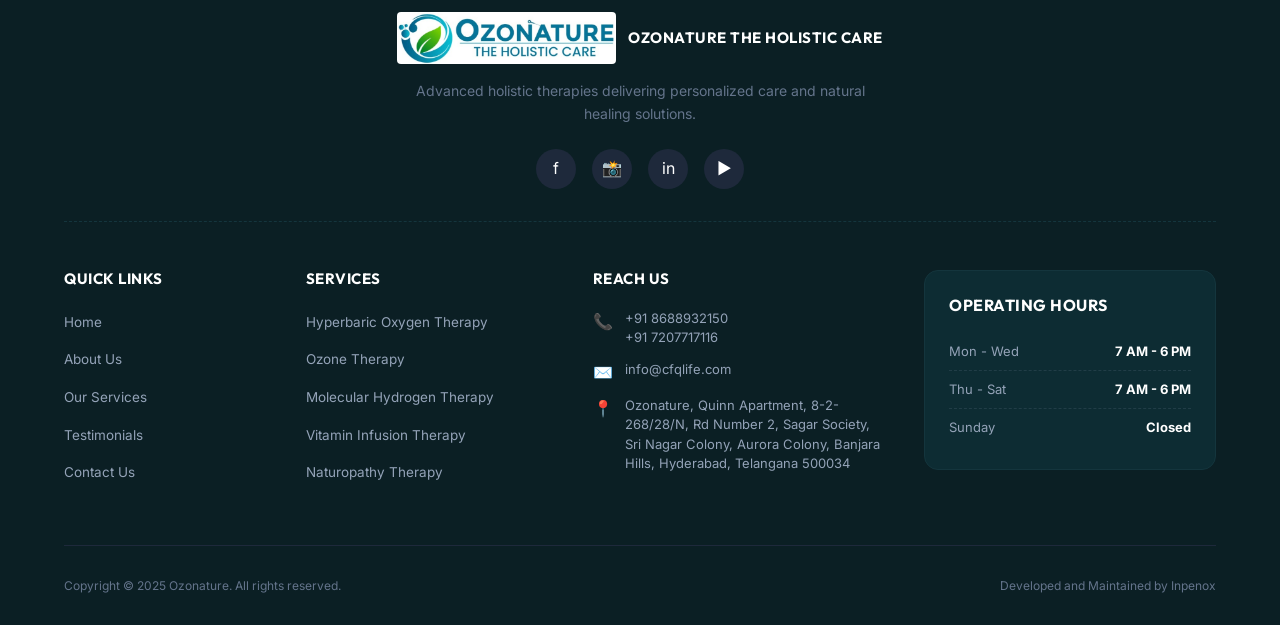
==== commit 1cb797e2: "admin" ====
--- a/index.html
+++ b/index.html
@@ -33,7 +33,7 @@
                 <li><a href="#process">Our Process</a></li>
                 <li><a href="#testimonials">Testimonials</a></li>
                 <li><a href="#register" class="btn btn-primary" style="color:#fff; padding: 8px 16px; font-size:13px;">Pre-Register</a></li>
-                <!-- <li><a href="admin/" class="btn btn-outline" style="padding: 8px 16px; font-size: 13px;">Staff Portal</a></li> -->
+                <li><a href="admin/" class="btn btn-outline" style="padding: 8px 16px; font-size: 13px;">Staff Portal</a></li>
             </ul>
             <button class="nav-toggle" id="navToggle" aria-label="Toggle menu">
                 <span></span><span></span><span></span>
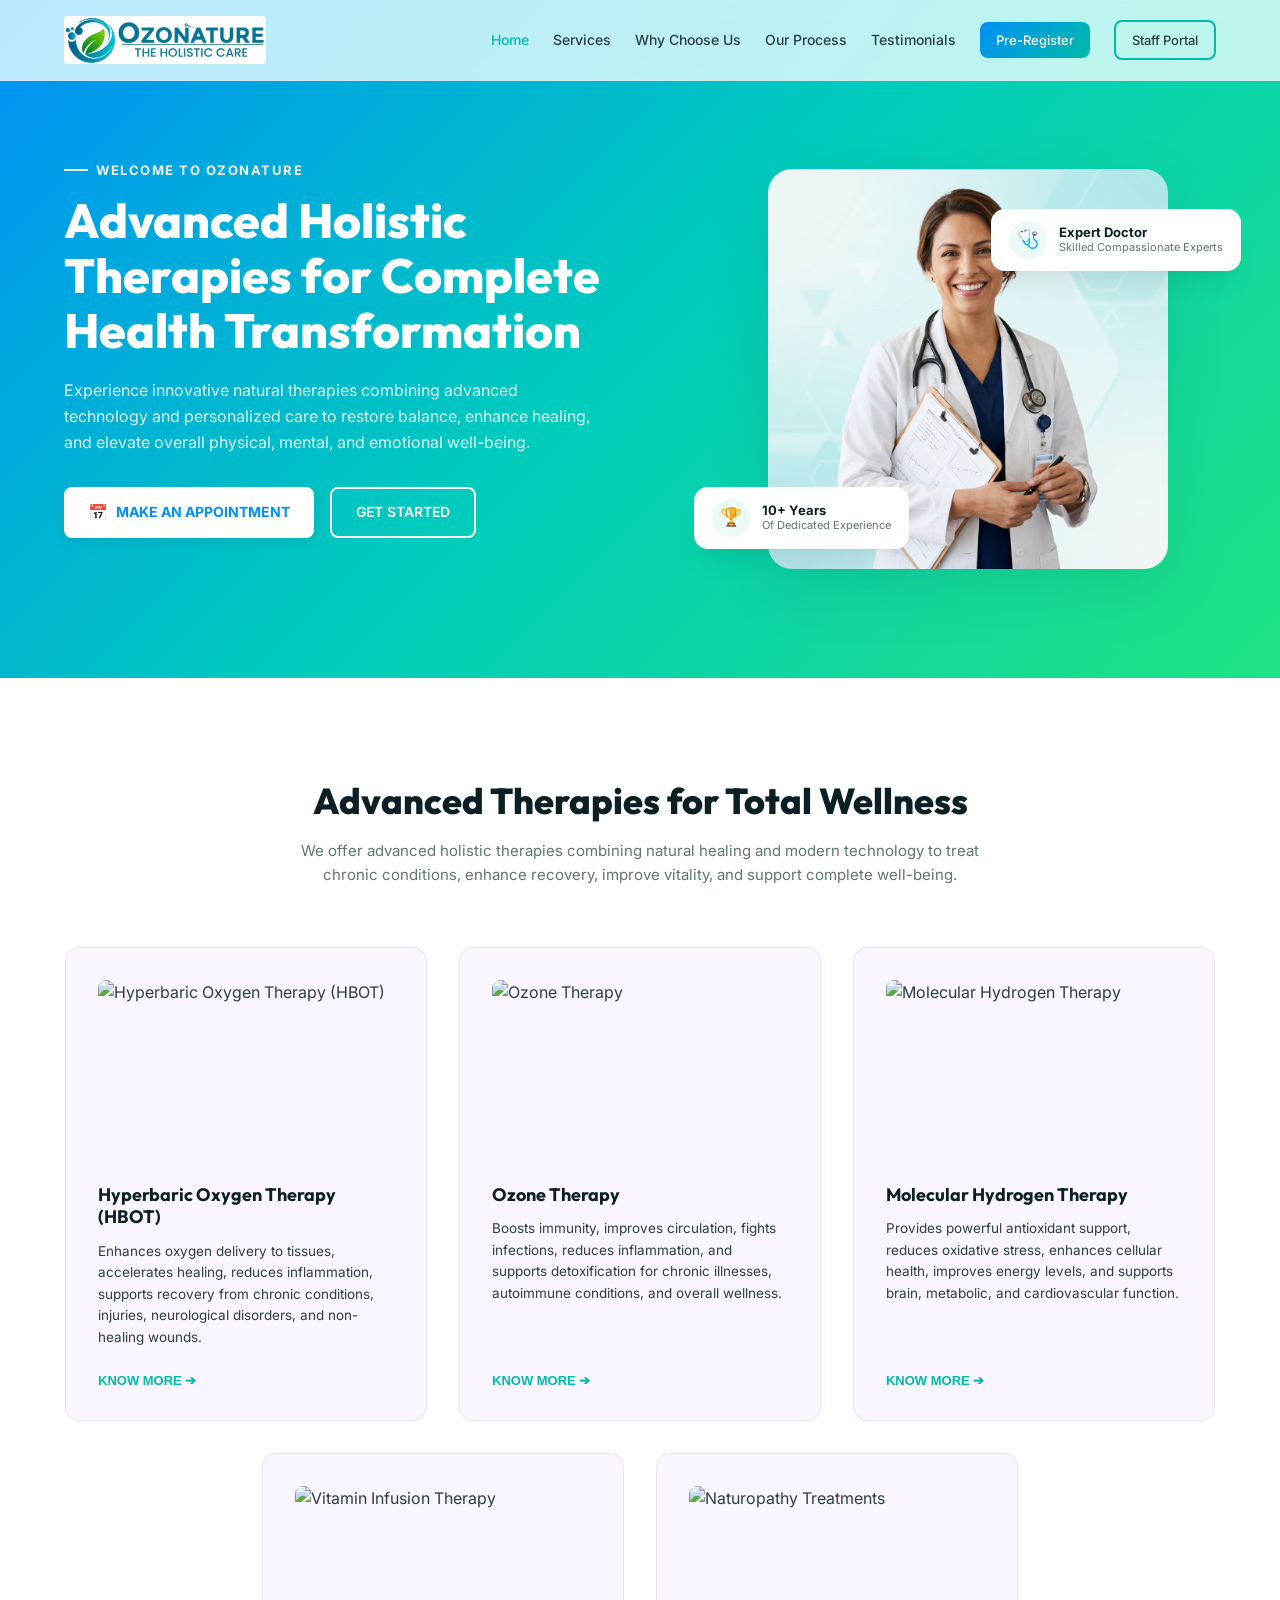
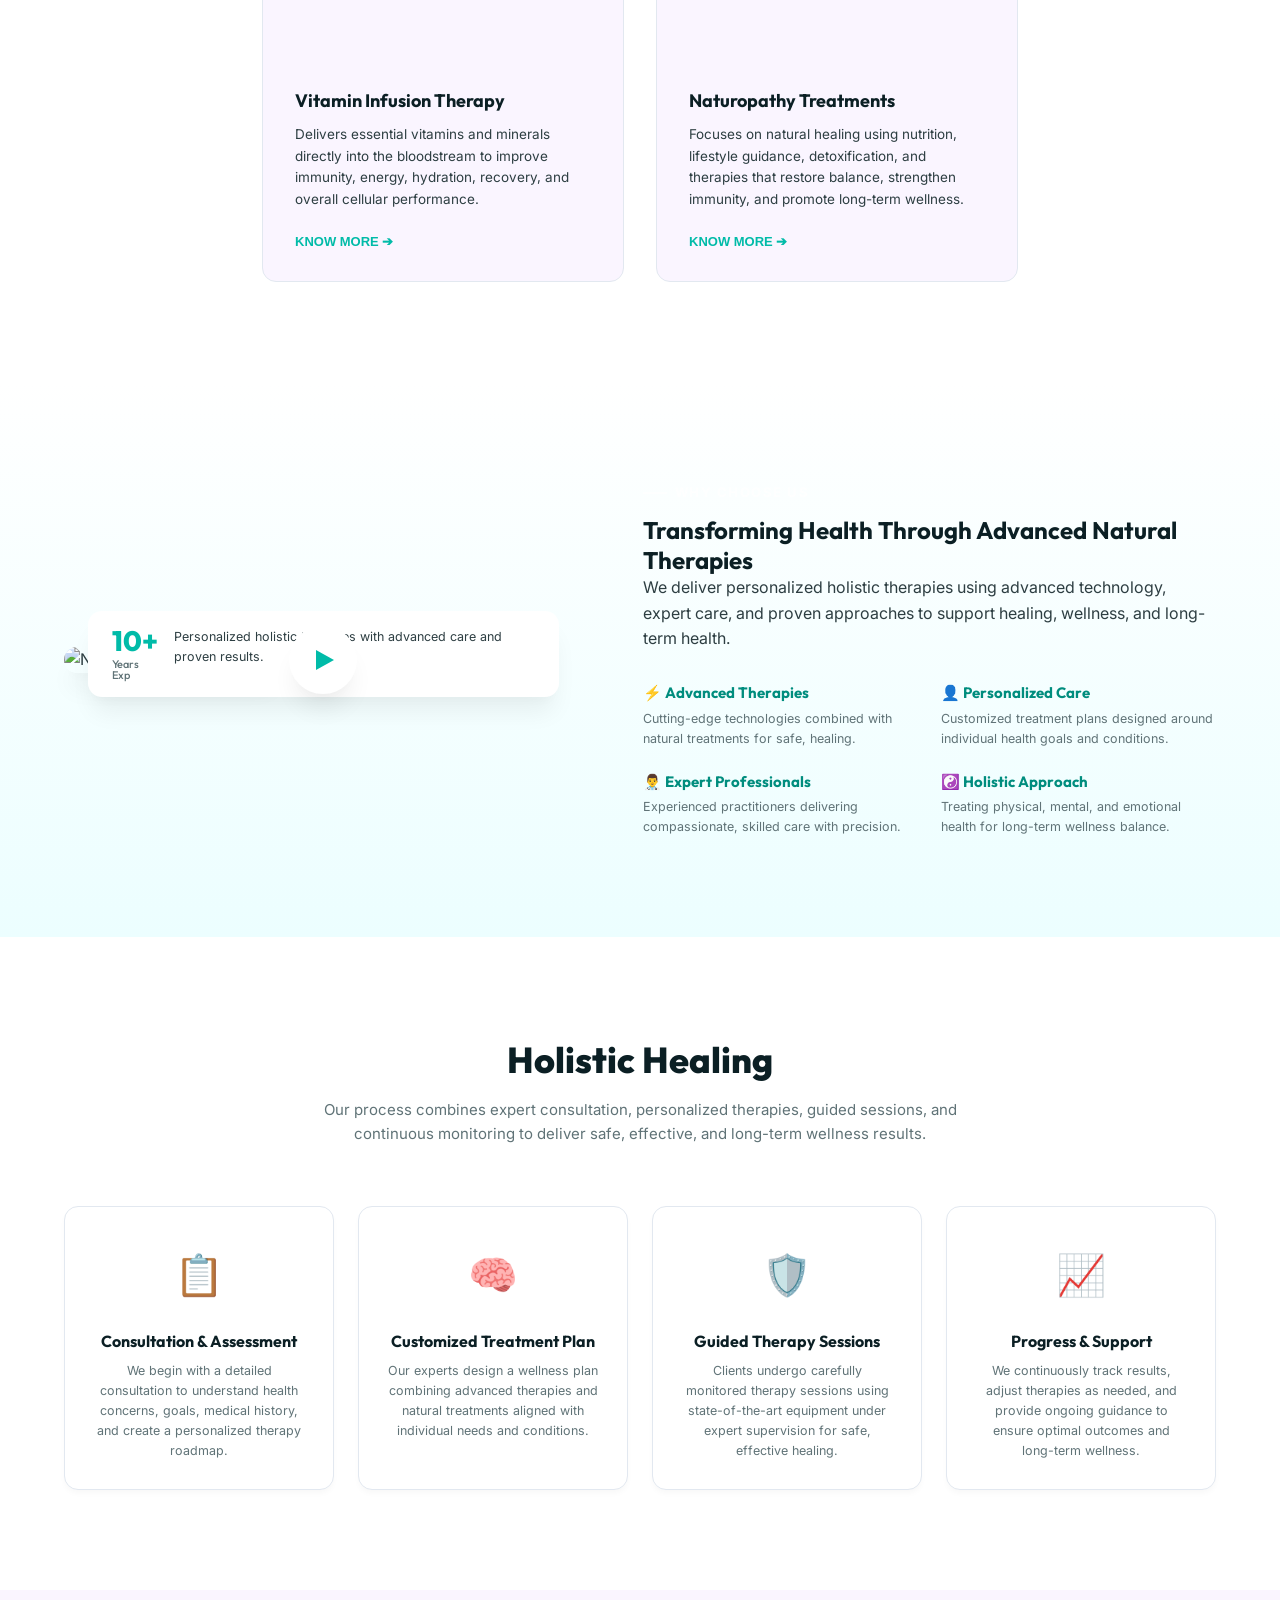
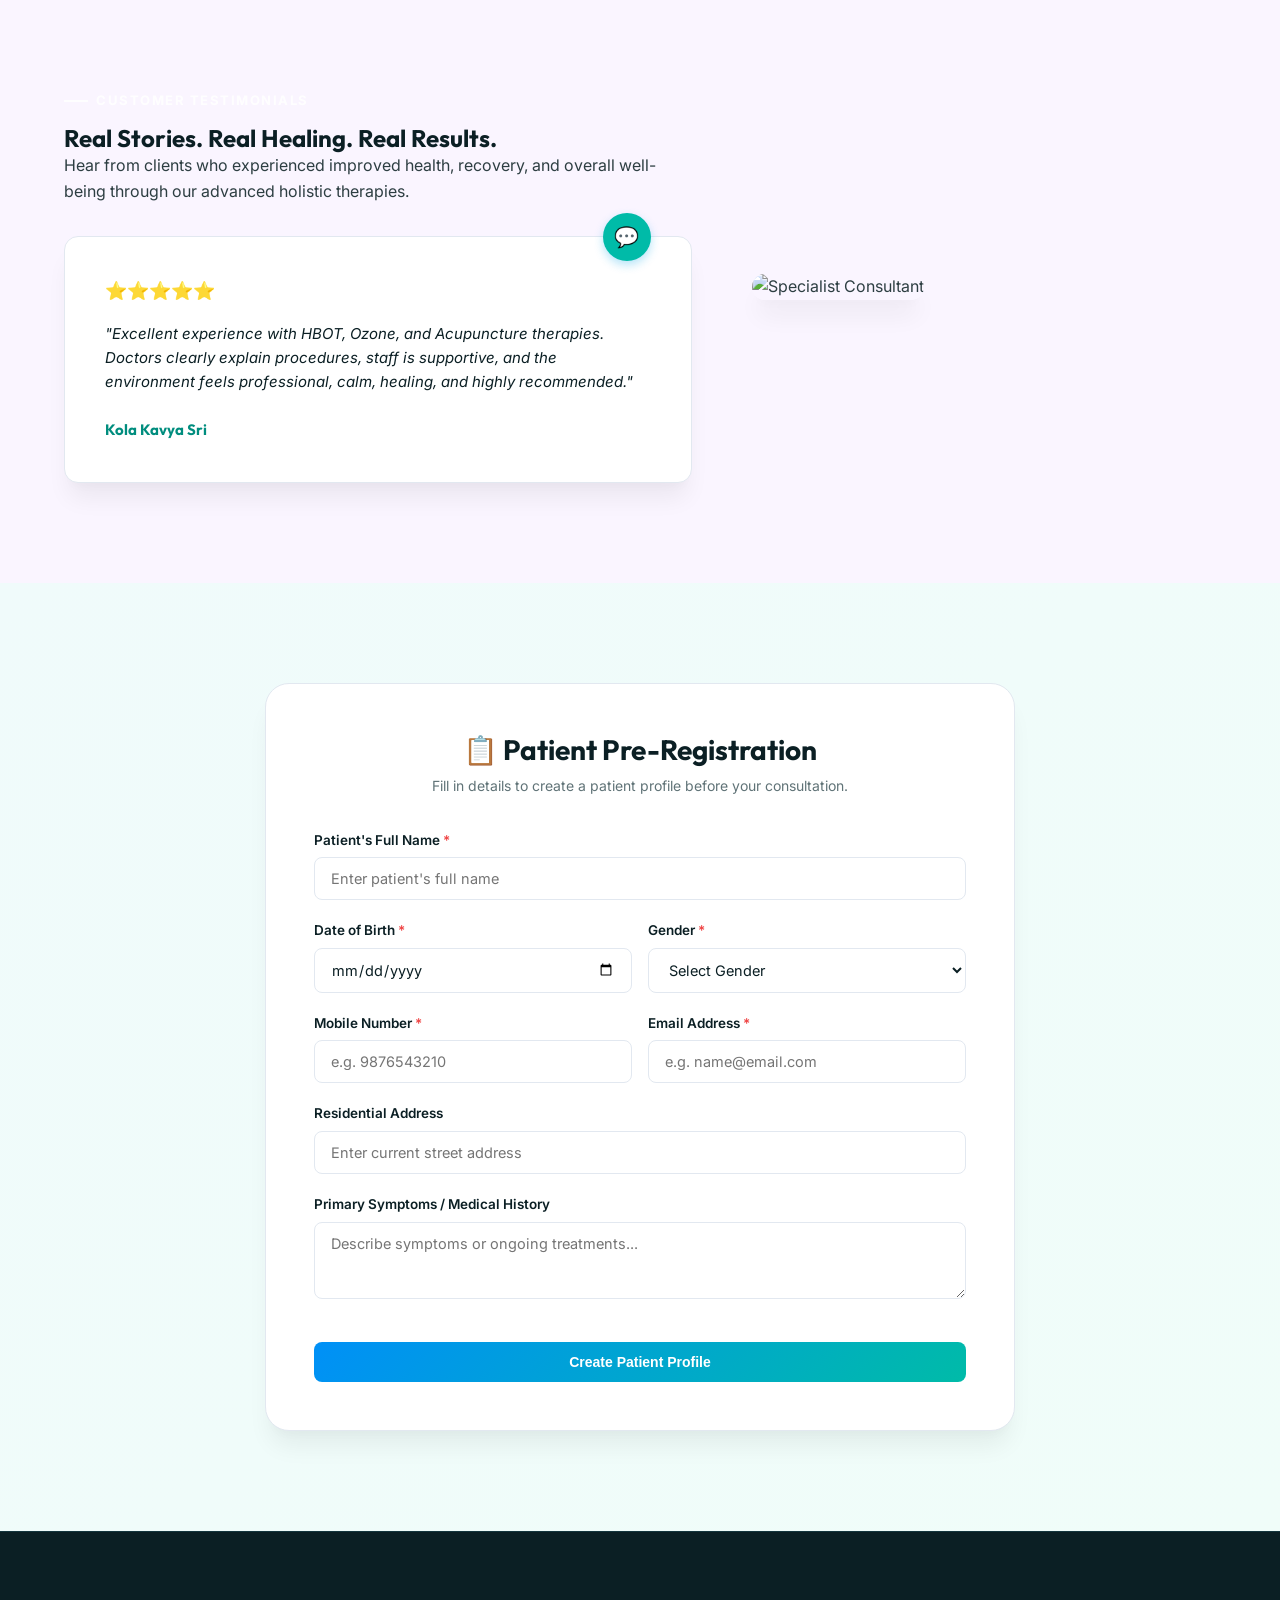
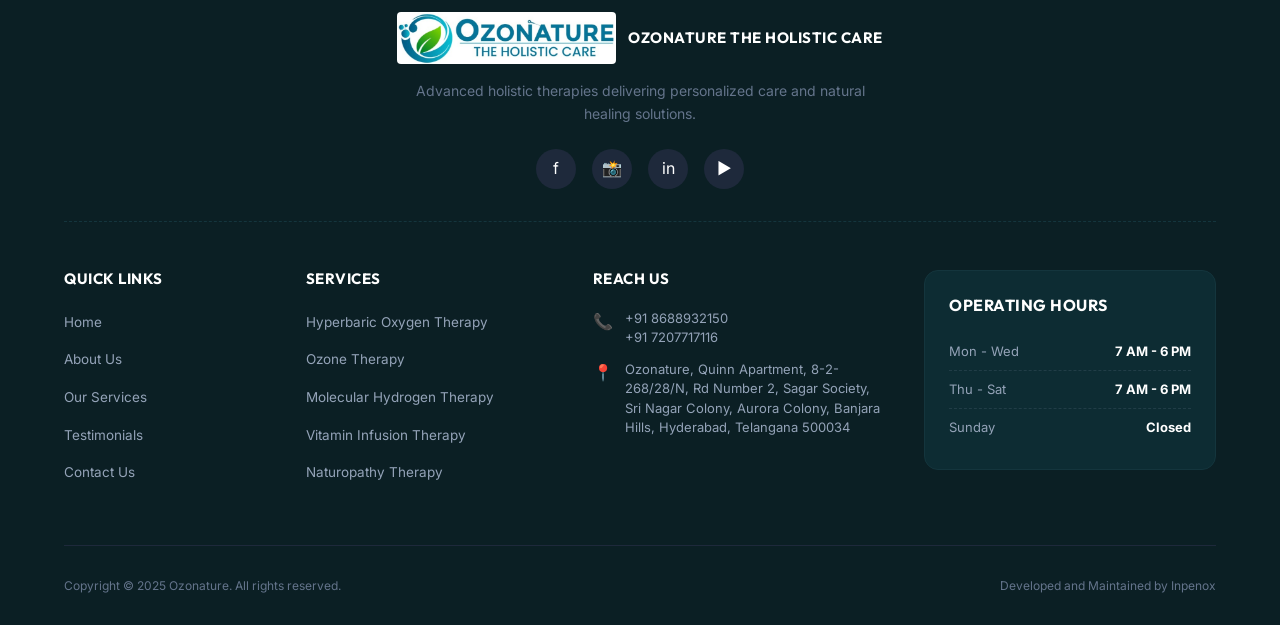
==== commit ffa0140a: "admin" ====
--- a/index.html
+++ b/index.html
@@ -363,10 +363,6 @@
                             <span>+91 8688932150<br>+91 7207717116</span>
                         </li>
                         <li>
-                            <span class="reach-us-icon">✉️</span>
-                            <span>info@cfqlife.com</span>
-                        </li>
-                        <li>
                             <span class="reach-us-icon">📍</span>
                             <span>Ozonature, Quinn Apartment, 8-2-268/28/N, Rd Number 2, Sagar Society, Sri Nagar Colony, Aurora Colony, Banjara Hills, Hyderabad, Telangana 500034</span>
                         </li>
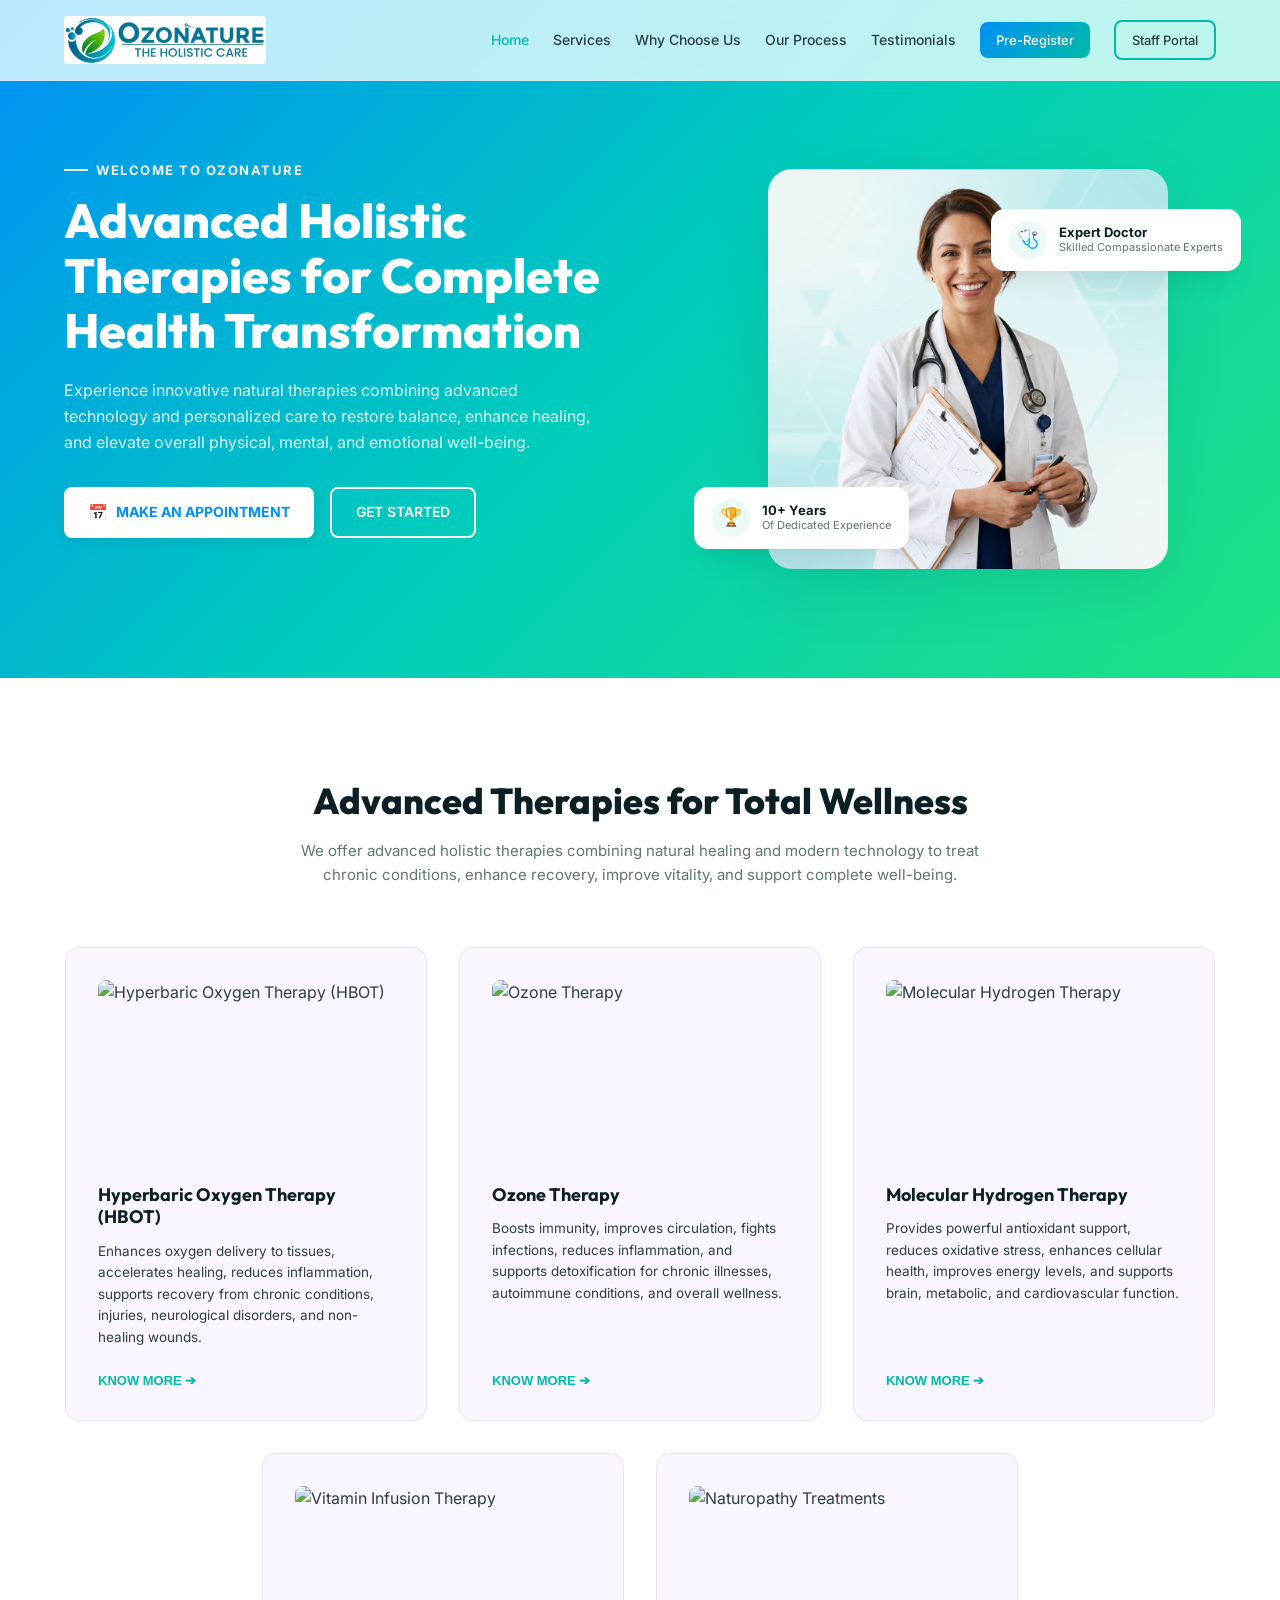
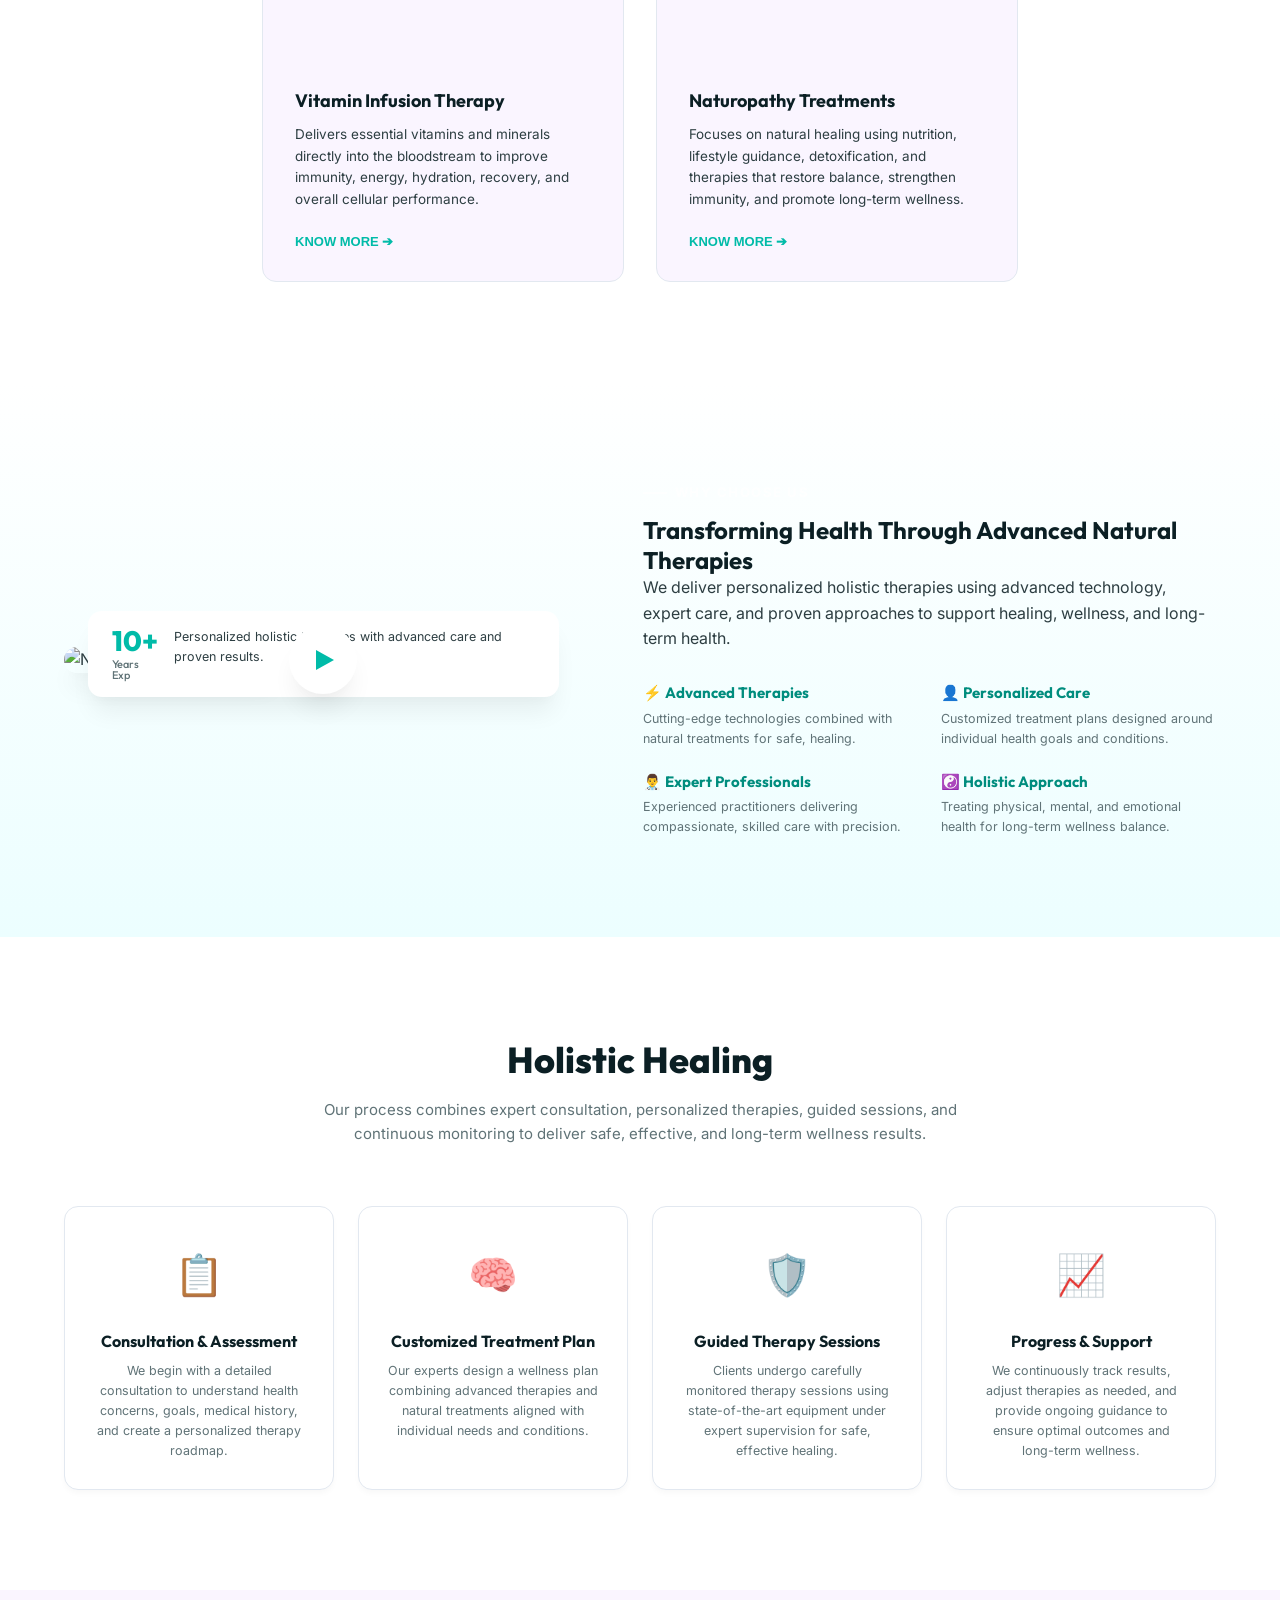
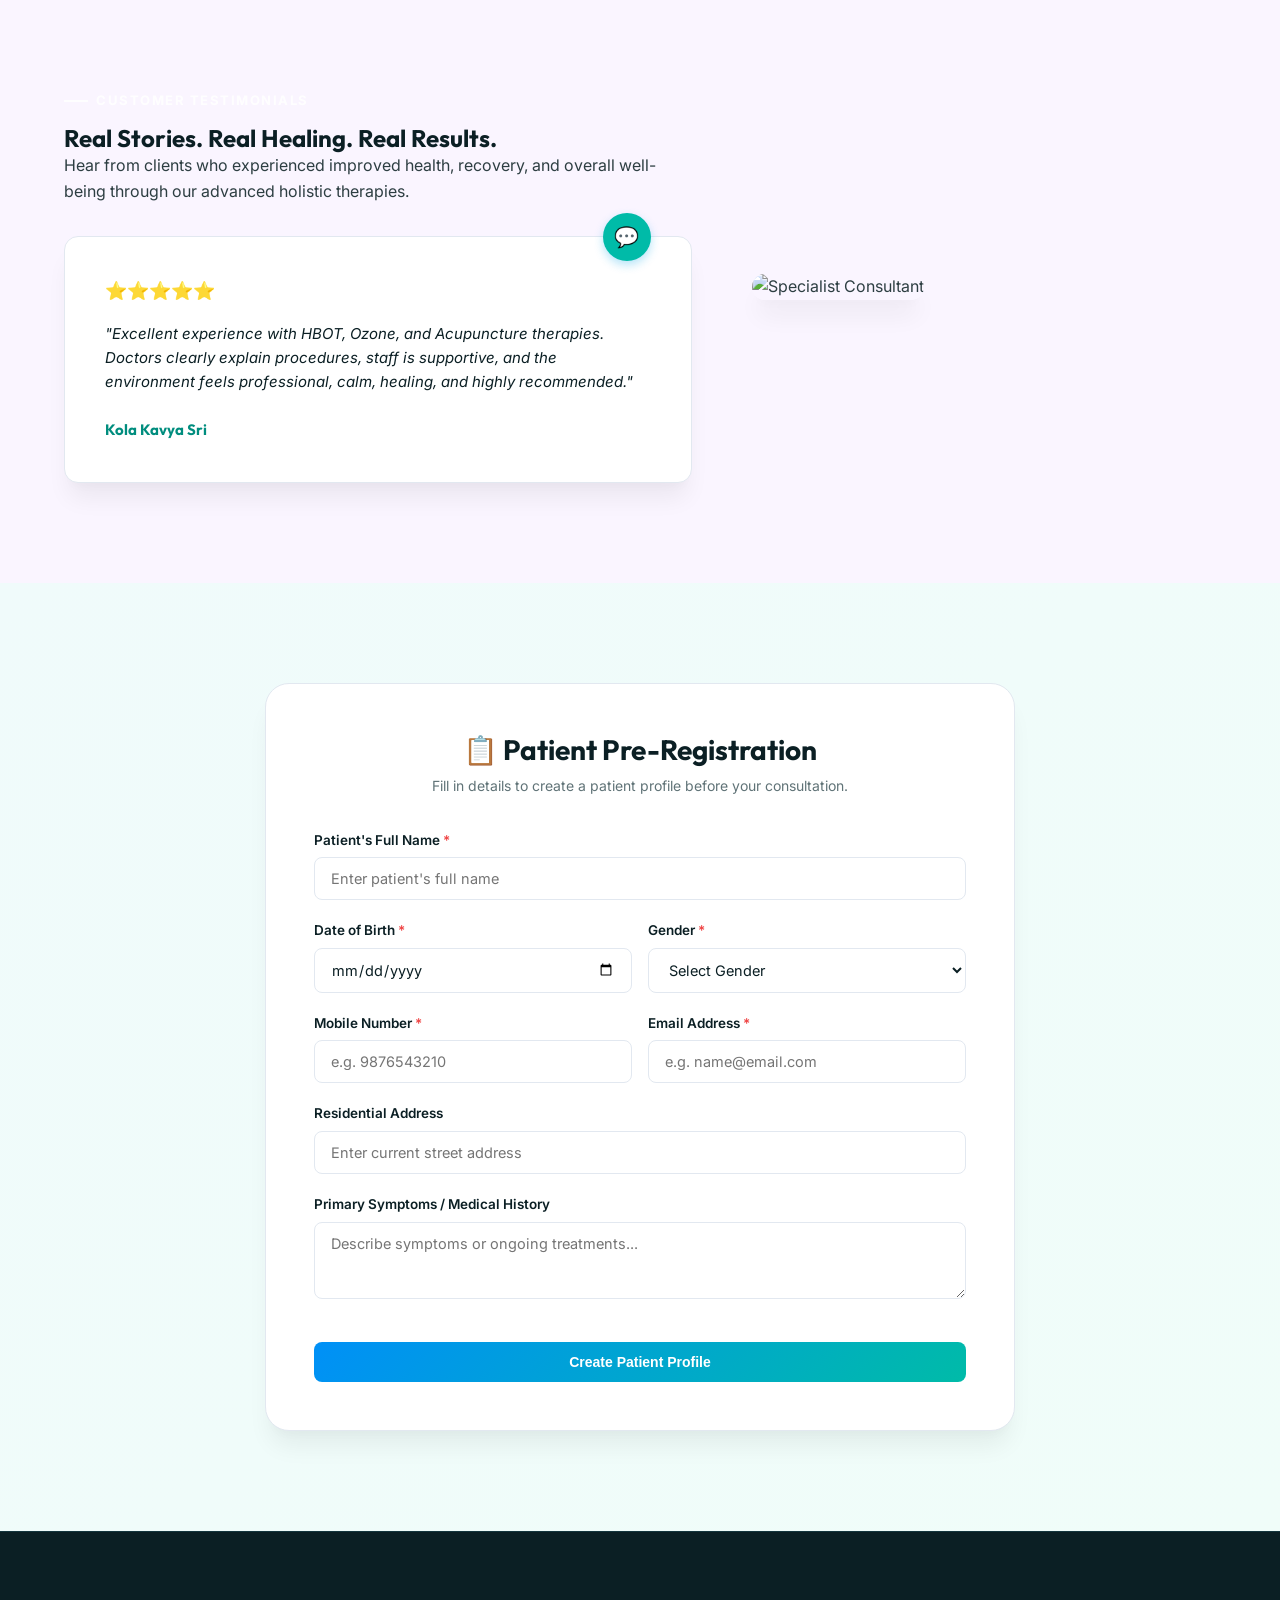
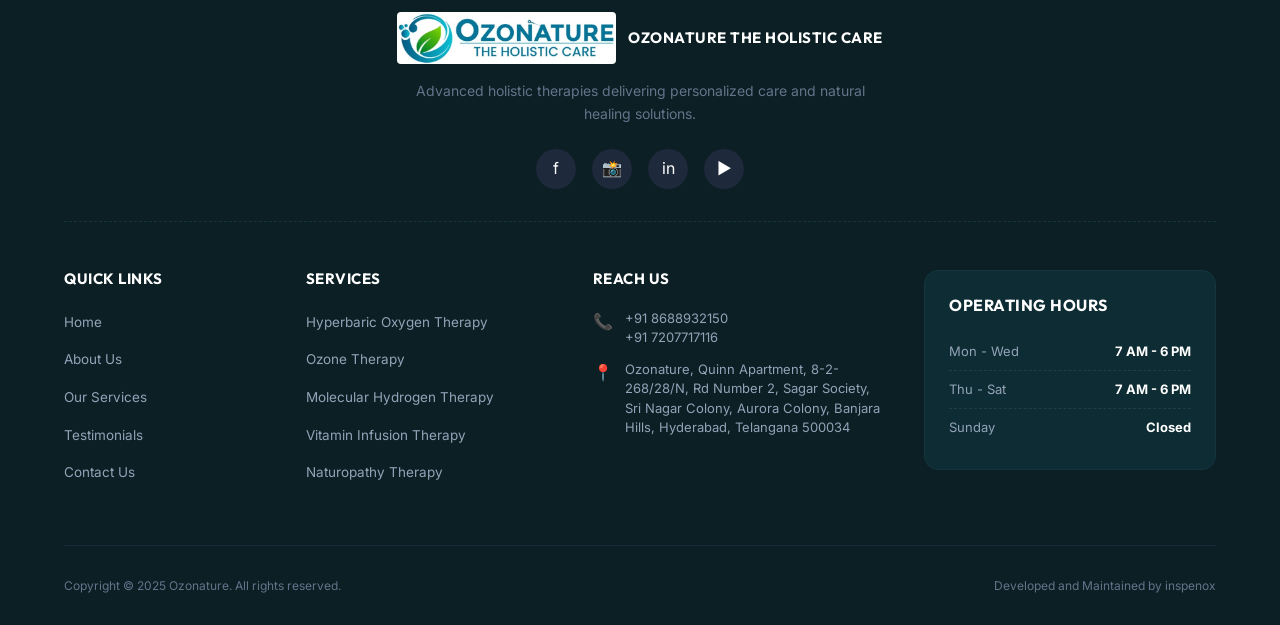
==== commit 16b89764: "brand" ====
--- a/index.html
+++ b/index.html
@@ -390,7 +390,7 @@
             
             <div class="footer-bottom">
                 <p>Copyright &copy; 2025 Ozonature. All rights reserved.</p>
-                <p>Developed and Maintained by <a href="https://inpenox.in" target="_blank">Inpenox</a></p>
+                <p>Developed and Maintained by <a href="https://inspenox.in" target="_blank">inspenox</a></p>
             </div>
         </div>
     </footer>
